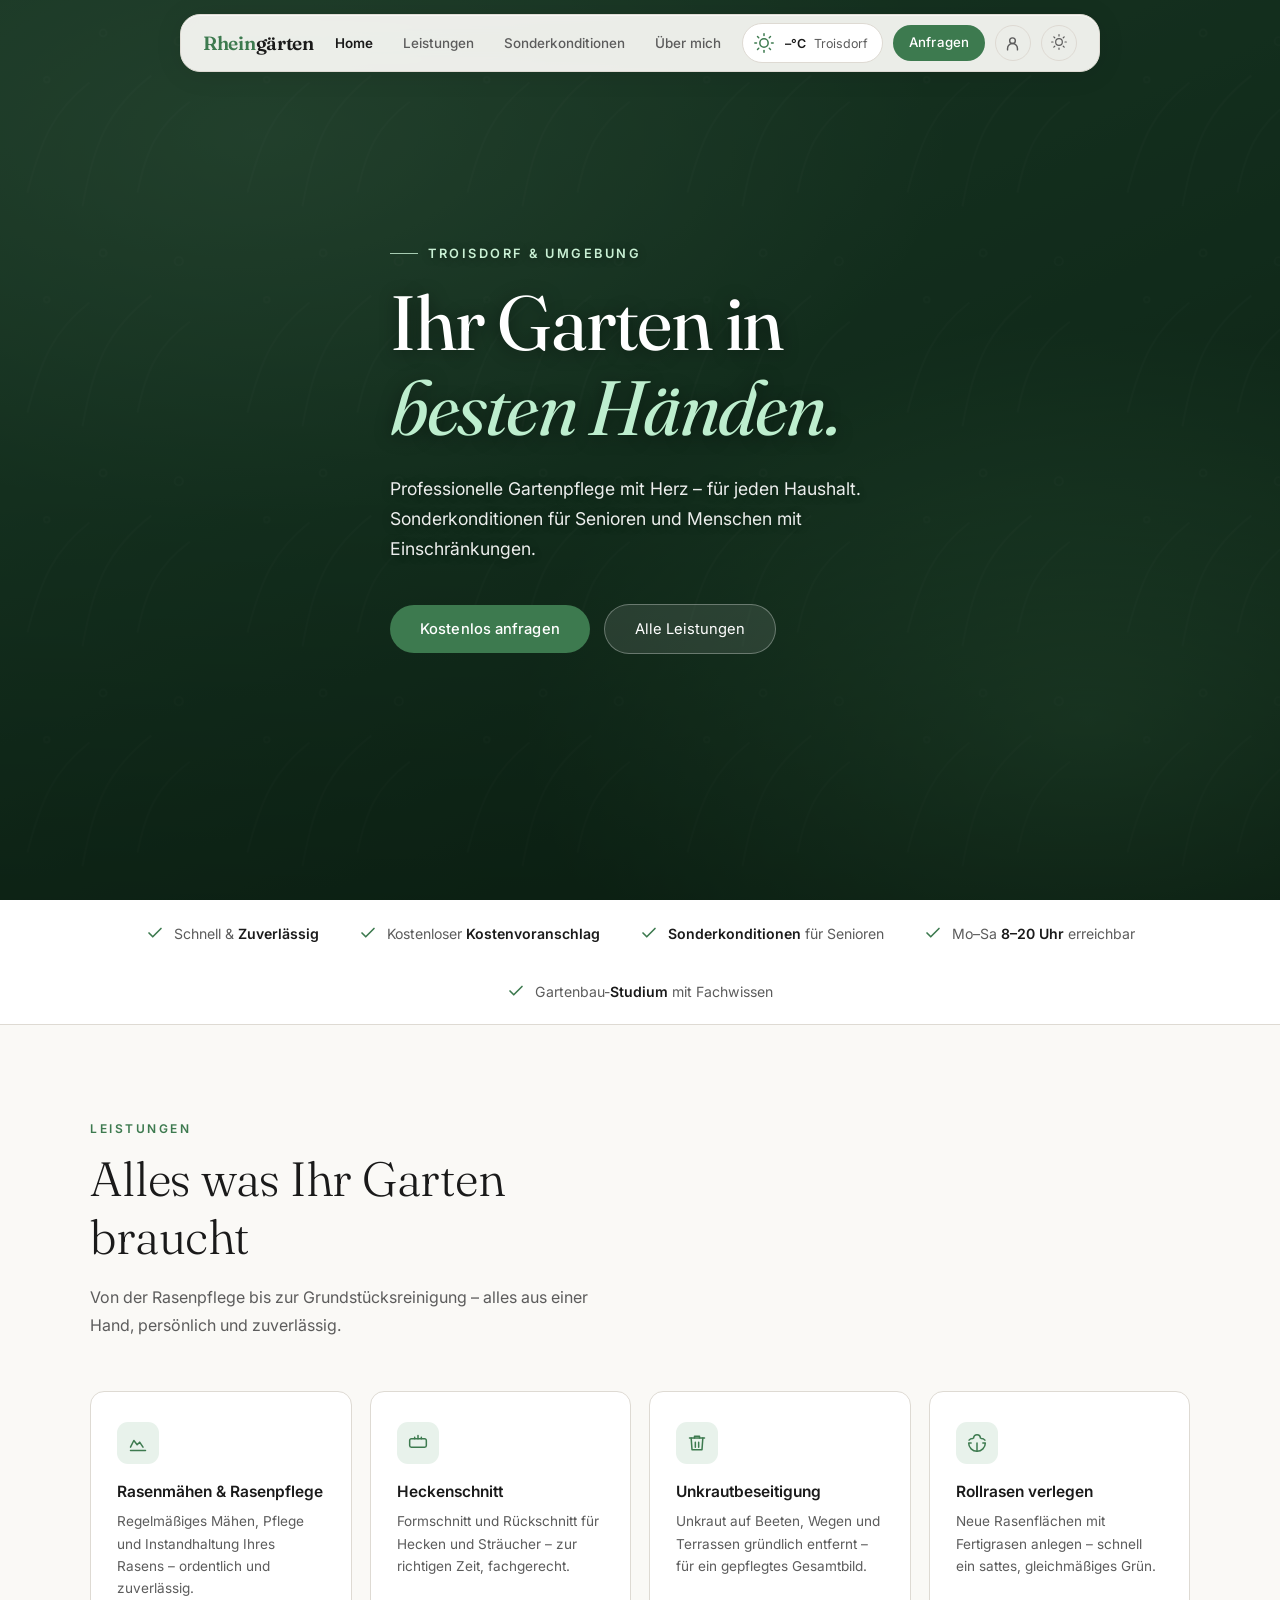
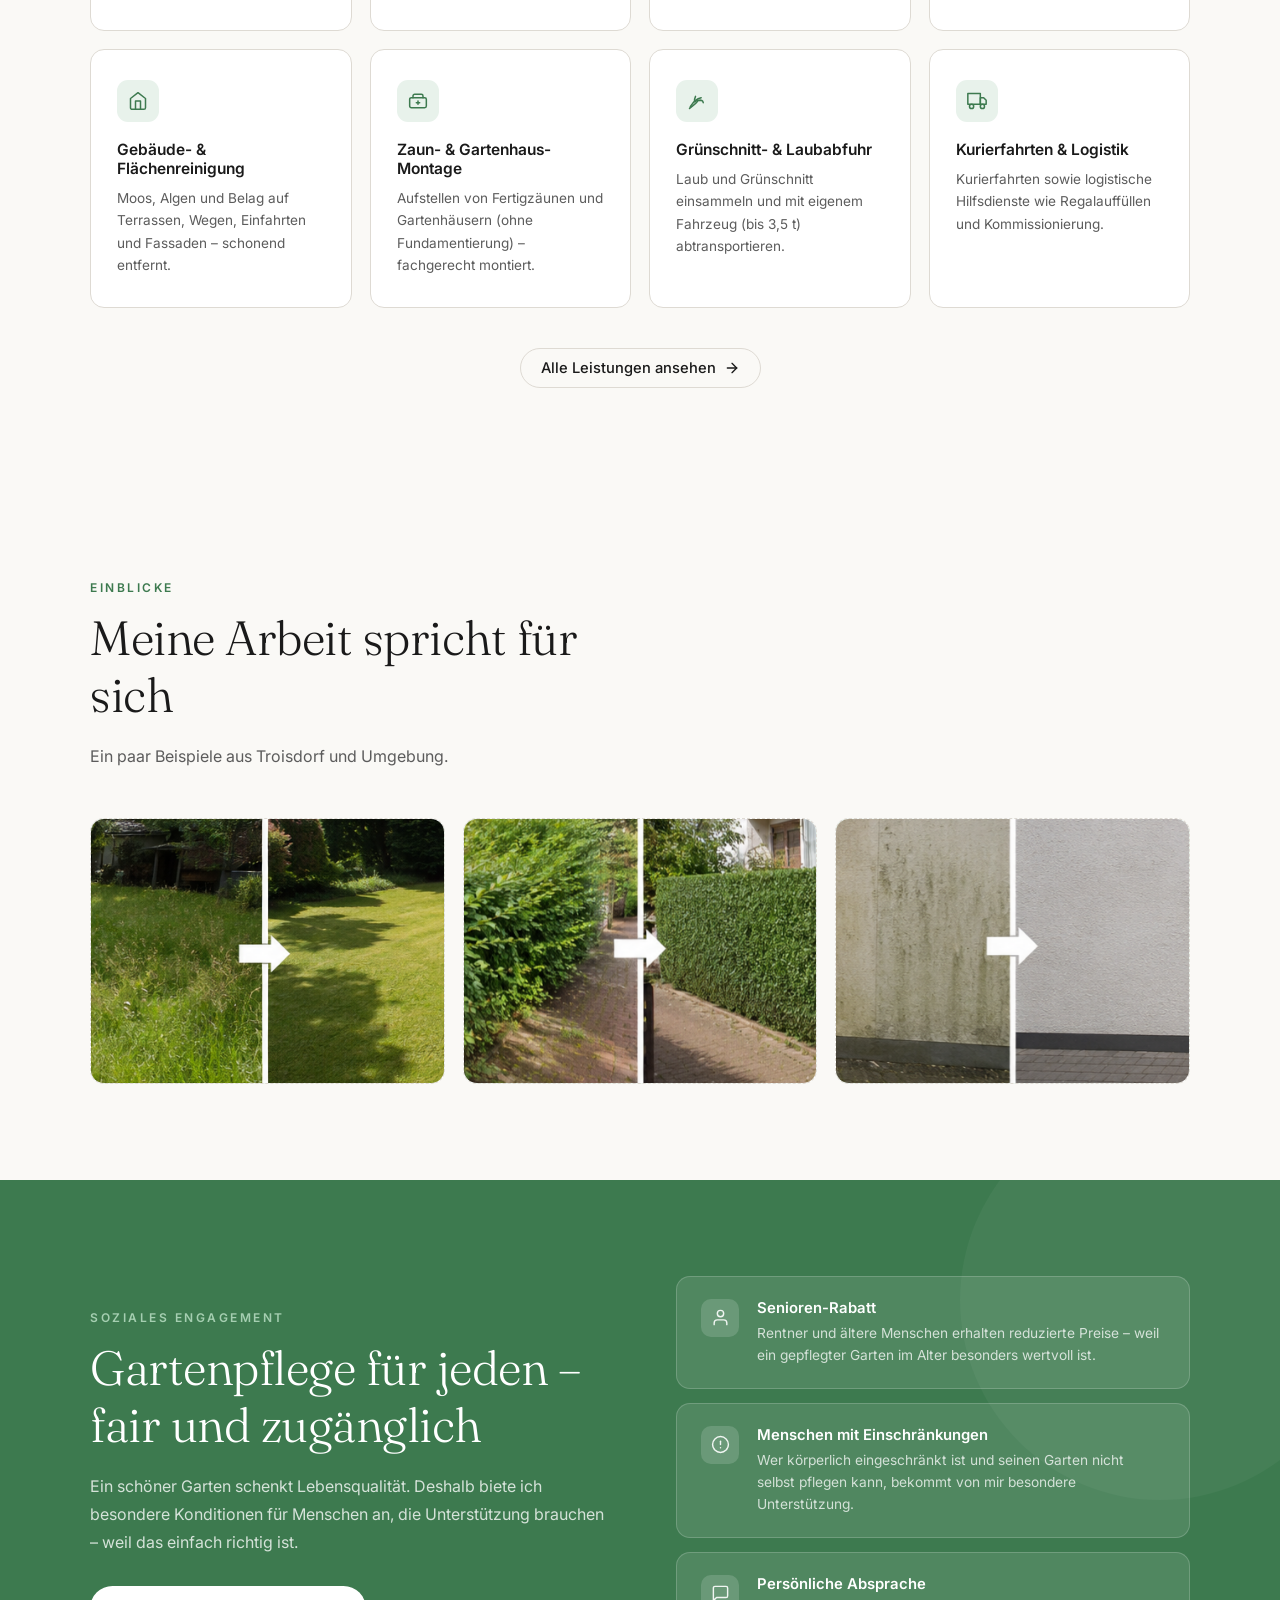
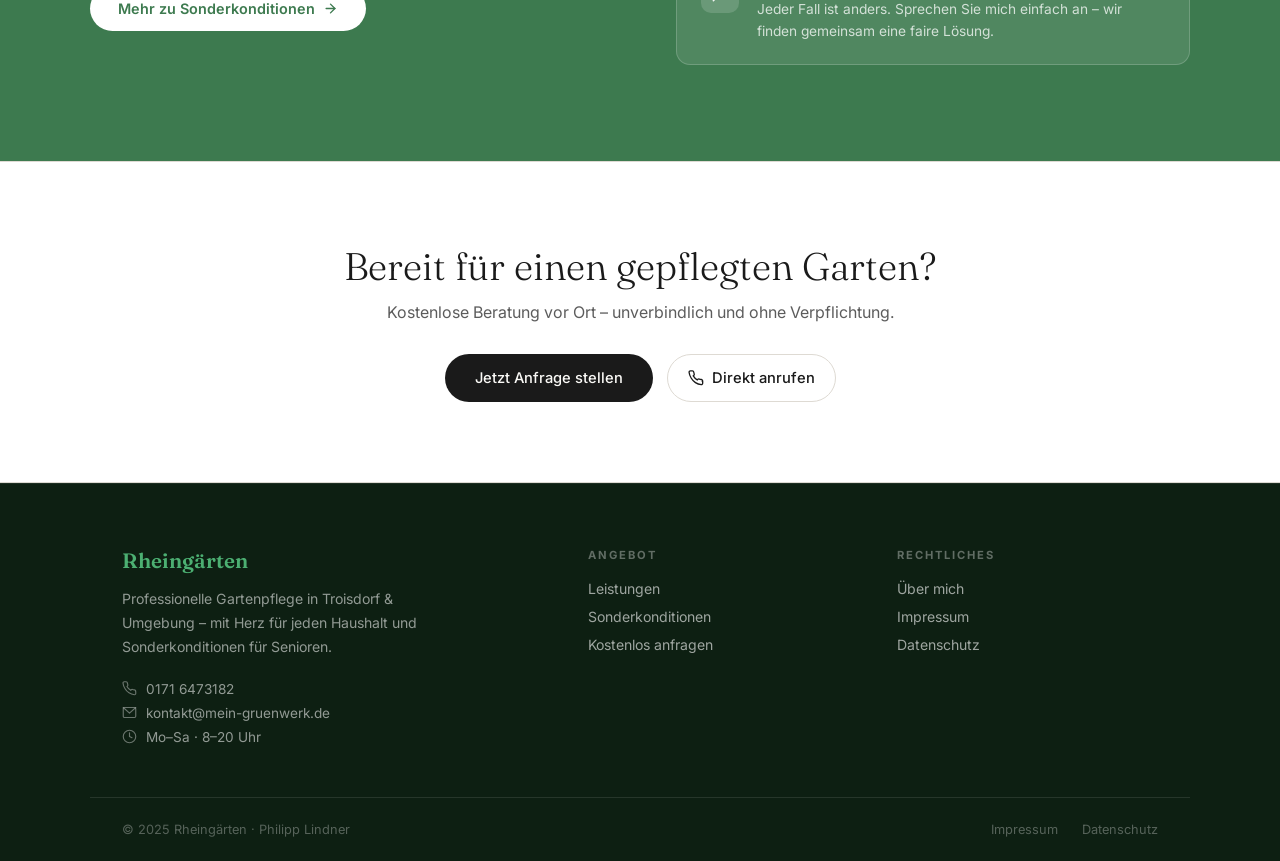
==== index.html @ 8b9678c3 "Update section subtitle in index.html Removed reference to 'echt Fotos' in the section subtitle." ====
<!DOCTYPE html>
<html lang="de" data-theme="light">
<head>
  <meta charset="UTF-8">
  <meta name="viewport" content="width=device-width, initial-scale=1.0">
  <title>Rheingärten – Gartenpflege Troisdorf</title>
  <meta name="description" content="Professionelle Gartenpflege in Troisdorf und Umgebung. Mit Herz für Senioren und Menschen mit Einschränkungen.">
  <link rel="preconnect" href="https://fonts.googleapis.com">
  <link href="https://fonts.googleapis.com/css2?family=Inter:wght@300;400;500;600&family=Fraunces:ital,wght@0,300;0,600;1,300&display=swap" rel="stylesheet">
  <link rel="stylesheet" href="style.css">
  <link rel="apple-touch-icon" sizes="180x180" href="apple-touch-icon.png">
  <link rel="icon" type="image/png" sizes="96x96" href="/favicon-96x96.png">
  <link rel="icon" type="image/png" sizes="192x192" href="/web-app-manifest-192x192.png">
  <link rel="icon" type="image/svg+xml" href="/favicon.svg">
  <link rel="manifest" href="site.webmanifest">

    

</head>
<body>

<!-- NAV -->
<nav id="navbar">
  <div class="nav-pill-wrap">
    <div class="nav-inner">
      <a href="index.html" class="nav-logo">Rhein<span>gärten</span></a>
      <ul class="nav-links-center">
        <li><a href="index.html" class="active">Home</a></li>
        <li><a href="leistungen.html">Leistungen</a></li>
        <li><a href="sonderkonditionen.html">Sonderkonditionen</a></li>
        <li><a href="ueber-uns.html">Über&nbsp;mich</a></li>
      </ul>
      <div class="nav-right">
        <div class="weather-pill" id="weatherPill" aria-label="Wetter und Bodenfrost-Hinweis">
          <span class="w-icon" id="weatherIcon"><svg viewBox="0 0 24 24"><circle cx="12" cy="12" r="5"/><line x1="12" y1="1" x2="12" y2="3"/><line x1="12" y1="21" x2="12" y2="23"/><line x1="4.22" y1="4.22" x2="5.64" y2="5.64"/><line x1="18.36" y1="18.36" x2="19.78" y2="19.78"/><line x1="1" y1="12" x2="3" y2="12"/><line x1="21" y1="12" x2="23" y2="12"/><line x1="4.22" y1="19.78" x2="5.64" y2="18.36"/><line x1="18.36" y1="5.64" x2="19.78" y2="4.22"/></svg></span>
          <span class="w-temp" id="weatherTemp">–°C</span>
          <span class="w-text-label" id="weatherLabel">Troisdorf</span>
          <span id="weatherFrostWrap" style="display:none; align-items:center; gap:8px;">
            <span class="w-sep"></span>
            <span class="w-frost">
              <svg viewBox="0 0 24 24"><path d="M12 2v20M2 12h20M5 5l14 14M19 5L5 19"/></svg>
              Bodenfrost
            </span>
          </span>
        </div>
        <a href="anfrage.html" class="nav-cta-btn">Anfragen</a>
        <button class="a11y-btn" id="a11yToggle" aria-label="Lesbarkeits-Modus für Senioren ein/ausschalten" aria-pressed="false" title="Lesbarkeits-Modus">
          <svg viewBox="0 0 24 24"><circle cx="12" cy="8" r="4"/><path d="M5 21v-2a7 7 0 0 1 14 0v2"/></svg>
        </button>
        <button class="theme-btn" id="themeToggle" aria-label="Hell/Dunkel wechseln">
          <span class="icon-sun">
            <svg viewBox="0 0 24 24"><circle cx="12" cy="12" r="5"/><line x1="12" y1="1" x2="12" y2="3"/><line x1="12" y1="21" x2="12" y2="23"/><line x1="4.22" y1="4.22" x2="5.64" y2="5.64"/><line x1="18.36" y1="18.36" x2="19.78" y2="19.78"/><line x1="1" y1="12" x2="3" y2="12"/><line x1="21" y1="12" x2="23" y2="12"/><line x1="4.22" y1="19.78" x2="5.64" y2="18.36"/><line x1="18.36" y1="5.64" x2="19.78" y2="4.22"/></svg>
          </span>
          <span class="icon-moon">
            <svg viewBox="0 0 24 24"><path d="M21 12.79A9 9 0 1 1 11.21 3 7 7 0 0 0 21 12.79z"/></svg>
          </span>
        </button>
        <button class="hamburger" id="hamburger" aria-label="Menü öffnen">
          <span></span><span></span><span></span>
        </button>
      </div>
    </div>
  </div>
  <div class="mobile-menu" id="mobileMenu">
    <a href="index.html">Home</a>
    <a href="leistungen.html">Leistungen</a>
    <a href="sonderkonditionen.html">Sonderkonditionen</a>
    <a href="ueber-uns.html">Über&nbsp;mich</a>
    <a href="anfrage.html">Jetzt anfragen</a>
    <a href="#" id="a11yToggleMobile" style="display:flex; align-items:center; gap:10px;">
      <svg viewBox="0 0 24 24" style="width:17px;height:17px;stroke:currentColor;fill:none;stroke-width:2;stroke-linecap:round;stroke-linejoin:round;"><circle cx="12" cy="8" r="4"/><path d="M5 21v-2a7 7 0 0 1 14 0v2"/></svg>
      Lesbarkeits-Modus
    </a>
  </div>
</nav>

<!-- HERO -->
<section class="hero" id="home">
  <div class="hero-bg"></div>
  <div class="hero-overlay"></div>
  <div class="hero-content">
    <p class="hero-eyebrow">Troisdorf &amp; Umgebung</p>
    <h1 class="hero-title">
      Ihr Garten in<br><em>besten Händen.</em>
    </h1>
    <p class="hero-sub">
      Professionelle Gartenpflege mit Herz – für jeden Haushalt.
      Sonderkonditionen für Senioren und Menschen mit Einschränkungen.
    </p>
    <div class="hero-actions">
      <a href="anfrage.html" class="btn-primary">Kostenlos anfragen</a>
      <a href="leistungen.html" class="btn-ghost">Alle Leistungen</a>
    </div>
  </div>
</section>

<!-- TRUST BAR -->
<div class="trust-bar">
  <div class="trust-inner">
    <div class="trust-item">
      <span class="trust-check"><svg viewBox="0 0 24 24"><polyline points="20 6 9 17 4 12"/></svg></span>
      <span>Schnell &amp; <strong>Zuverlässig</strong></span>
    </div>
    <div class="trust-item">
      <span class="trust-check"><svg viewBox="0 0 24 24"><polyline points="20 6 9 17 4 12"/></svg></span>
      <span>Kostenloser <strong>Kostenvoranschlag</strong></span>
    </div>
    <div class="trust-item">
      <span class="trust-check"><svg viewBox="0 0 24 24"><polyline points="20 6 9 17 4 12"/></svg></span>
      <span><strong>Sonderkonditionen</strong> für Senioren</span>
    </div>
    <div class="trust-item">
      <span class="trust-check"><svg viewBox="0 0 24 24"><polyline points="20 6 9 17 4 12"/></svg></span>
      <span>Mo–Sa <strong>8–20 Uhr</strong> erreichbar</span>
    </div>
    <div class="trust-item">
      <span class="trust-check"><svg viewBox="0 0 24 24"><polyline points="20 6 9 17 4 12"/></svg></span>
      <span>Gartenbau-<strong>Studium</strong> mit Fachwissen</span>
    </div>
  </div>
</div>

<!-- SERVICES -->
<section id="services">
  <div class="section-inner">
    <div class="fade-up" style="max-width:560px;">
      <p class="section-label">Leistungen</p>
      <h2 class="section-title">Alles was Ihr Garten braucht</h2>
      <p class="section-sub">Von der Rasenpflege bis zur Grundstücksreinigung – alles aus einer Hand, persönlich und zuverlässig.</p>
    </div>
    <div class="services-grid">
      <div class="service-card fade-up">
        <div class="service-icon-wrap">
          <svg viewBox="0 0 24 24"><path d="M3 17l4-8 4 5 3-3 4 6"/><path d="M21 21H3"/></svg>
        </div>
        <h3>Rasenmähen &amp; Rasenpflege</h3>
        <p>Regelmäßiges Mähen, Pflege und Instandhaltung Ihres Rasens – ordentlich und zuverlässig.</p>
      </div>
      <div class="service-card fade-up">
        <div class="service-icon-wrap">
          <svg viewBox="0 0 24 24"><path d="M20 7H4a2 2 0 0 0-2 2v6a2 2 0 0 0 2 2h16a2 2 0 0 0 2-2V9a2 2 0 0 0-2-2z"/><path d="M12 7V3M8 7V5M16 7V5"/></svg>
        </div>
        <h3>Heckenschnitt</h3>
        <p>Formschnitt und Rückschnitt für Hecken und Sträucher – zur richtigen Zeit, fachgerecht.</p>
      </div>
      <div class="service-card fade-up">
        <div class="service-icon-wrap">
          <svg viewBox="0 0 24 24"><polyline points="3 6 5 6 21 6"/><path d="M19 6l-1 14H6L5 6"/><path d="M10 11v6M14 11v6"/><path d="M9 6V4h6v2"/></svg>
        </div>
        <h3>Unkrautbeseitigung</h3>
        <p>Unkraut auf Beeten, Wegen und Terrassen gründlich entfernt – für ein gepflegtes Gesamtbild.</p>
      </div>
      <div class="service-card fade-up">
        <div class="service-icon-wrap">
          <svg viewBox="0 0 24 24"><path d="M12 22V12"/><path d="M5 12H2a10 10 0 0 0 20 0h-3"/><path d="M8 6a4 4 0 0 1 8 0"/><path d="M2.5 8.5s1.5-2 4.5-2"/><path d="M21.5 8.5s-1.5-2-4.5-2"/></svg>
        </div>
        <h3>Rollrasen verlegen</h3>
        <p>Neue Rasenflächen mit Fertigrasen anlegen – schnell ein sattes, gleichmäßiges Grün.</p>
      </div>
      <div class="service-card fade-up">
        <div class="service-icon-wrap">
          <svg viewBox="0 0 24 24"><path d="M3 9l9-7 9 7v11a2 2 0 0 1-2 2H5a2 2 0 0 1-2-2z"/><polyline points="9 22 9 12 15 12 15 22"/></svg>
        </div>
        <h3>Gebäude- &amp; Flächenreinigung</h3>
        <p>Moos, Algen und Belag auf Terrassen, Wegen, Einfahrten und Fassaden – schonend entfernt.</p>
      </div>
      <div class="service-card fade-up">
        <div class="service-icon-wrap">
          <svg viewBox="0 0 24 24"><rect x="2" y="8" width="20" height="12" rx="2"/><path d="M6 8V6a2 2 0 0 1 2-2h8a2 2 0 0 1 2 2v2"/><path d="M12 12v4"/><path d="M10 14h4"/></svg>
        </div>
        <h3>Zaun- &amp; Gartenhaus-Montage</h3>
        <p>Aufstellen von Fertigzäunen und Gartenhäusern (ohne Fundamentierung) – fachgerecht montiert.</p>
      </div>
      <div class="service-card fade-up">
        <div class="service-icon-wrap">
          <svg viewBox="0 0 24 24"><path d="M17 8C8 10 5.9 16.17 3.82 19.34"/><path d="M10.23 6.37C8.5 10 9 13 9 13c3-2 5-2.17 7.5-1.5"/><path d="M14.5 11.5c2.5-1 4.5 0 5 2.5"/><path d="M3 21c3-3 7-5 10-9"/></svg>
        </div>
        <h3>Grünschnitt- &amp; Laubabfuhr</h3>
        <p>Laub und Grünschnitt einsammeln und mit eigenem Fahrzeug (bis 3,5 t) abtransportieren.</p>
      </div>
      <div class="service-card fade-up">
        <div class="service-icon-wrap">
          <svg viewBox="0 0 24 24"><rect x="1" y="3" width="15" height="13"/><polygon points="16 8 20 8 23 11 23 16 16 16 16 8"/><circle cx="5.5" cy="18.5" r="2.5"/><circle cx="18.5" cy="18.5" r="2.5"/></svg>
        </div>
        <h3>Kurierfahrten &amp; Logistik</h3>
        <p>Kurierfahrten sowie logistische Hilfsdienste wie Regalauffüllen und Kommissionierung.</p>
      </div>
    </div>
    <div style="text-align:center; margin-top:40px;">
      <a href="leistungen.html" class="btn-outline">
        Alle Leistungen ansehen
        <svg viewBox="0 0 24 24"><line x1="5" y1="12" x2="19" y2="12"/><polyline points="12 5 19 12 12 19"/></svg>
      </a>
    </div>
  </div>
</section>

<!-- MEINE ARBEIT / GALERIE -->
<!--
  BILD-PLATZHALTER-GALERIE: Jede .photo-placeholder-Box unten kann durch ein
  echtes Foto ersetzt werden. Einfach den Inhalt der Box durch ein <img>-Tag
  ersetzen, z.B.:

  <div class="photo-placeholder" style="aspect-ratio:4/3;">
    <img src="img/arbeit-rasen.jpg" alt="Frisch gemähter Rasen in Troisdorf">
  </div>

  Empfohlene Dateien/Namen liegen im Ordner img/ (siehe img/README.txt).
-->
<section id="arbeit">
  <div class="section-inner">
    <div class="fade-up" style="max-width:560px;">
      <p class="section-label">Einblicke</p>
      <h2 class="section-title">Meine Arbeit spricht für sich</h2>
      <p class="section-sub">Ein paar Beispiele aus Troisdorf und Umgebung.</p>
    </div>
    <div class="work-gallery fade-up">

      <!-- FOTO 1: Ersetze NAME1.png mit deinem Dateinamen -->
      <div class="photo-placeholder" style="aspect-ratio:4/3;">
        <img src="rasen.png" alt="Rasenpflege vorher nachher" style="width:100%; height:100%; object-fit:cover;">
      </div>

      <!-- FOTO 2: Ersetze NAME2.png mit deinem Dateinamen -->
      <div class="photo-placeholder" style="aspect-ratio:4/3;">
        <img src="hecke.png" alt="Heckenschnitt" style="width:100%; height:100%; object-fit:cover;">
      </div>

      <!-- FOTO 3: Ersetze NAME3.png mit deinem Dateinamen -->
      <div class="photo-placeholder" style="aspect-ratio:4/3;">
        <img src="wand.png" alt="Rollrasen verlegen" style="width:100%; height:100%; object-fit:cover;">
      </div>

    </div>
  </div>
</section>

<!-- SONDERKONDITIONEN -->
<section id="sonder">
  <div class="section-inner">
    <div class="sonder-grid">
      <div class="fade-up">
        <p class="section-label">Soziales Engagement</p>
        <h2 class="section-title">Gartenpflege für jeden – fair und zugänglich</h2>
        <p class="section-sub">
          Ein schöner Garten schenkt Lebensqualität. Deshalb biete ich besondere Konditionen
          für Menschen an, die Unterstützung brauchen – weil das einfach richtig ist.
        </p>
        <a href="sonderkonditionen.html" class="sonder-cta">
          Mehr zu Sonderkonditionen
          <svg viewBox="0 0 24 24" style="width:15px;height:15px;stroke:currentColor;fill:none;stroke-width:2.2;stroke-linecap:round;"><line x1="5" y1="12" x2="19" y2="12"/><polyline points="12 5 19 12 12 19"/></svg>
        </a>
      </div>
      <div class="sonder-cards fade-up">
        <div class="sonder-card">
          <div class="sonder-card-icon">
            <svg viewBox="0 0 24 24"><path d="M20 21v-2a4 4 0 0 0-4-4H8a4 4 0 0 0-4 4v2"/><circle cx="12" cy="7" r="4"/></svg>
          </div>
          <div>
            <h4>Senioren-Rabatt</h4>
            <p>Rentner und ältere Menschen erhalten reduzierte Preise – weil ein gepflegter Garten im Alter besonders wertvoll ist.</p>
          </div>
        </div>
        <div class="sonder-card">
          <div class="sonder-card-icon">
            <svg viewBox="0 0 24 24"><circle cx="12" cy="12" r="10"/><line x1="12" y1="8" x2="12" y2="12"/><line x1="12" y1="16" x2="12.01" y2="16"/></svg>
          </div>
          <div>
            <h4>Menschen mit Einschränkungen</h4>
            <p>Wer körperlich eingeschränkt ist und seinen Garten nicht selbst pflegen kann, bekommt von mir besondere Unterstützung.</p>
          </div>
        </div>
        <div class="sonder-card">
          <div class="sonder-card-icon">
            <svg viewBox="0 0 24 24"><path d="M21 15a2 2 0 0 1-2 2H7l-4 4V5a2 2 0 0 1 2-2h14a2 2 0 0 1 2 2z"/></svg>
          </div>
          <div>
            <h4>Persönliche Absprache</h4>
            <p>Jeder Fall ist anders. Sprechen Sie mich einfach an – wir finden gemeinsam eine faire Lösung.</p>
          </div>
        </div>
      </div>
    </div>
  </div>
</section>

<!-- CTA -->
<div class="cta-strip fade-up">
  <h2>Bereit für einen gepflegten Garten?</h2>
  <p>Kostenlose Beratung vor Ort – unverbindlich und ohne Verpflichtung.</p>
  <div class="cta-actions">
    <a href="anfrage.html" class="btn-dark">Jetzt Anfrage stellen</a>
    <a href="tel:+491716473182" class="btn-outline">
      <svg viewBox="0 0 24 24"><path d="M22 16.92v3a2 2 0 0 1-2.18 2 19.79 19.79 0 0 1-8.63-3.07A19.5 19.5 0 0 1 4.69 12a19.79 19.79 0 0 1-3.07-8.67A2 2 0 0 1 3.6 1.27h3a2 2 0 0 1 2 1.72c.127.96.361 1.903.7 2.81a2 2 0 0 1-.45 2.11L7.91 8.91a16 16 0 0 0 6 6l.91-.91a2 2 0 0 1 2.11-.45c.907.339 1.85.573 2.81.7A2 2 0 0 1 21.73 16.92z"/></svg>
      Direkt anrufen
    </a>
  </div>
</div>

<!-- FOOTER -->
<footer>
  <div class="footer-inner">
    <div class="footer-brand">
      <span class="footer-logo">Rheingärten</span>
      <p class="footer-tagline">Professionelle Gartenpflege in Troisdorf &amp; Umgebung – mit Herz für jeden Haushalt und Sonderkonditionen für Senioren.</p>
      <div class="footer-contact-list">
        <a href="tel:+491716473182">
          <svg viewBox="0 0 24 24"><path d="M22 16.92v3a2 2 0 0 1-2.18 2 19.79 19.79 0 0 1-8.63-3.07A19.5 19.5 0 0 1 4.69 12a19.79 19.79 0 0 1-3.07-8.67A2 2 0 0 1 3.6 1.27h3a2 2 0 0 1 2 1.72c.127.96.361 1.903.7 2.81a2 2 0 0 1-.45 2.11L7.91 8.91a16 16 0 0 0 6 6l.91-.91a2 2 0 0 1 2.11-.45c.907.339 1.85.573 2.81.7A2 2 0 0 1 21.73 16.92z"/></svg>
          0171 6473182
        </a>
        <a href="mailto:kontakt@mein-gruenwerk.de">
          <svg viewBox="0 0 24 24"><rect x="2" y="4" width="20" height="16" rx="2"/><polyline points="2,4 12,13 22,4"/></svg>
          kontakt@mein-gruenwerk.de
        </a>
        <span>
          <svg viewBox="0 0 24 24"><circle cx="12" cy="12" r="10"/><polyline points="12 6 12 12 16 14"/></svg>
          Mo–Sa · 8–20 Uhr
        </span>
      </div>
    </div>
    <div class="footer-col">
      <p class="footer-col-title">Angebot</p>
      <div class="footer-col-links">
        <a href="leistungen.html">Leistungen</a>
        <a href="sonderkonditionen.html">Sonderkonditionen</a>
        <a href="anfrage.html">Kostenlos anfragen</a>
      </div>
    </div>
    <div class="footer-col">
      <p class="footer-col-title">Rechtliches</p>
      <div class="footer-col-links">
        <a href="ueber-uns.html">Über mich</a>
        <a href="impressum.html">Impressum</a>
        <a href="datenschutz.html">Datenschutz</a>
      </div>
    </div>
  </div>
  <div class="footer-bottom">
    <span class="footer-copy">© 2025 Rheingärten · Philipp Lindner</span>
    <div class="footer-bottom-links">
      <a href="impressum.html">Impressum</a>
      <a href="datenschutz.html">Datenschutz</a>
    </div>
  </div>
</footer>

<script>
  const html = document.documentElement;
  html.setAttribute('data-theme', localStorage.getItem('gw-theme') || 'light');

  function toggleTheme() {
    const next = html.getAttribute('data-theme') === 'light' ? 'dark' : 'light';
    html.setAttribute('data-theme', next);
    localStorage.setItem('gw-theme', next);
  }
  document.getElementById('themeToggle').addEventListener('click', toggleTheme);

  const hamburger = document.getElementById('hamburger');
  const mobileMenu = document.getElementById('mobileMenu');
  hamburger.addEventListener('click', () => mobileMenu.classList.toggle('open'));

  /* ── SENIOREN- / LESBARKEITS-MODUS ── */
  function setA11y(on) {
    html.setAttribute('data-a11y', on ? 'true' : 'false');
    localStorage.setItem('gw-a11y', on ? 'true' : 'false');
    document.querySelectorAll('#a11yToggle, #a11yToggleMobile').forEach(btn => {
      btn.classList.toggle('active', on);
      btn.setAttribute('aria-pressed', on ? 'true' : 'false');
    });
  }
  setA11y(localStorage.getItem('gw-a11y') === 'true');
  const a11yBtn = document.getElementById('a11yToggle');
  const a11yBtnMobile = document.getElementById('a11yToggleMobile');
  if (a11yBtn) a11yBtn.addEventListener('click', () => setA11y(html.getAttribute('data-a11y') !== 'true'));
  if (a11yBtnMobile) a11yBtnMobile.addEventListener('click', (e) => { e.preventDefault(); setA11y(html.getAttribute('data-a11y') !== 'true'); });

  /* ── WETTER & BODENFROST-WARNUNG (Open-Meteo, Troisdorf) ── */
  (function () {
    const tempEl = document.getElementById('weatherTemp');
    const iconEl = document.getElementById('weatherIcon');
    const frostWrap = document.getElementById('weatherFrostWrap');
    if (!tempEl) return;

    const ICONS = {
      sun:   '<svg viewBox="0 0 24 24"><circle cx="12" cy="12" r="5"/><line x1="12" y1="1" x2="12" y2="3"/><line x1="12" y1="21" x2="12" y2="23"/><line x1="4.22" y1="4.22" x2="5.64" y2="5.64"/><line x1="18.36" y1="18.36" x2="19.78" y2="19.78"/><line x1="1" y1="12" x2="3" y2="12"/><line x1="21" y1="12" x2="23" y2="12"/><line x1="4.22" y1="19.78" x2="5.64" y2="18.36"/><line x1="18.36" y1="5.64" x2="19.78" y2="4.22"/></svg>',
      cloud: '<svg viewBox="0 0 24 24"><path d="M17.5 19a4.5 4.5 0 0 0 0-9 6 6 0 0 0-11.4 1.6A4 4 0 0 0 6.5 19h11z"/></svg>',
      rain:  '<svg viewBox="0 0 24 24"><path d="M16 13a4 4 0 0 0 0-8 5.5 5.5 0 0 0-10.5 1.5A3.5 3.5 0 0 0 6 13h10z"/><line x1="8" y1="16" x2="8" y2="20"/><line x1="12" y1="16" x2="12" y2="20"/><line x1="16" y1="16" x2="16" y2="20"/></svg>',
      snow:  '<svg viewBox="0 0 24 24"><path d="M16 13a4 4 0 0 0 0-8 5.5 5.5 0 0 0-10.5 1.5A3.5 3.5 0 0 0 6 13h10z"/><line x1="8" y1="16" x2="8" y2="16.01"/><line x1="12" y1="18" x2="12" y2="18.01"/><line x1="16" y1="16" x2="16" y2="16.01"/><line x1="8" y1="20" x2="8" y2="20.01"/><line x1="16" y1="20" x2="16" y2="20.01"/></svg>',
      fog:   '<svg viewBox="0 0 24 24"><line x1="3" y1="8" x2="21" y2="8"/><line x1="3" y1="12" x2="21" y2="12"/><line x1="3" y1="16" x2="21" y2="16"/></svg>'
    };

    function iconForCode(code) {
      if (code === 0 || code === 1) return ICONS.sun;
      if (code >= 2 && code <= 3) return ICONS.cloud;
      if (code >= 45 && code <= 48) return ICONS.fog;
      if ((code >= 51 && code <= 67) || (code >= 80 && code <= 82)) return ICONS.rain;
      if ((code >= 71 && code <= 77) || (code >= 85 && code <= 86)) return ICONS.snow;
      return ICONS.cloud;
    }

    // Troisdorf, NRW
    const LAT = 50.81, LON = 7.16;
    const url = `https://api.open-meteo.com/v1/forecast?latitude=${LAT}&longitude=${LON}&current=temperature_2m,weather_code&hourly=temperature_2m&forecast_days=2&timezone=Europe%2FBerlin`;

    fetch(url)
      .then(r => r.json())
      .then(data => {
        const current = data.current;
        if (!current) return;
        tempEl.textContent = Math.round(current.temperature_2m) + '°C';
        iconEl.innerHTML = iconForCode(current.weather_code);

        // Bodenfrost-Check: in den nächsten 18h Lufttemperatur <= 3°C
        let frostRisk = false;
        if (data.hourly && data.hourly.temperature_2m) {
          const now = new Date();
          for (let i = 0; i < data.hourly.time.length; i++) {
            const t = new Date(data.hourly.time[i]);
            const diffH = (t - now) / 3600000;
            if (diffH >= 0 && diffH <= 18 && data.hourly.temperature_2m[i] <= 3) {
              frostRisk = true; break;
            }
          }
        }
        if (frostRisk && frostWrap) {
          frostWrap.style.display = 'inline-flex';
        }
      })
      .catch(() => { /* Wetter optional – bei Fehler einfach ausblenden */ });
  })();
</script>
<script>
  const observer = new IntersectionObserver(
    entries => entries.forEach(e => { if (e.isIntersecting) e.target.classList.add('visible'); }),
    { threshold: 0.1 }
  );
  document.querySelectorAll('.fade-up').forEach(el => observer.observe(el));
</script>
    <!-- ... Dein restlicher Code (z.B. Zeile 35 usw.) ... -->

    <script>
        // Schließt das Menü, sobald der Nutzer scrollt
        window.addEventListener('scroll', () => {
            const menu = document.getElementById('mobileMenu');
            
            // Tausche 'open' aus, falls deine "Aktiv-Klasse" anders heißt
            if (menu && menu.classList.contains('open')) {
                menu.classList.remove('open');
            }
        });
    </script>
</body>
</html>
---- style.css ----
/* ── TOKENS ── */
    :root {
      --green:        #3d7a4f;
      --green-light:  #6aab7e;
      --green-pale:   #e8f2eb;
      --cream:        #faf9f6;
      --text:         #1a1a1a;
      --text-muted:   #5c5c5c;
      --border:       #dedad3;
      --card-bg:      #ffffff;
      --nav-bg:       rgba(250,249,246,0.94);
      --hero-overlay: rgba(8,26,14,0.62);
      --shadow:       0 2px 20px rgba(0,0,0,0.07);
      --radius:       14px;
      --transition:   0.3s ease;
    }
    [data-theme="dark"] {
      --cream:        #0d1810;
      --text:         #e5ebe6;
      --text-muted:   #8aa690;
      --border:       #1f2e22;
      --card-bg:      #141f16;
      --nav-bg:       rgba(13,24,16,0.96);
      --green-pale:   #172219;
      --hero-overlay: rgba(4,12,6,0.65);
      --shadow:       0 2px 20px rgba(0,0,0,0.4);
    }

    /* ── RESET ── */
    *, *::before, *::after { box-sizing: border-box; margin: 0; padding: 0; }
    html { scroll-behavior: smooth; }
    body {
      font-family: 'Inter', sans-serif;
      background: var(--cream);
      color: var(--text);
      transition: background var(--transition), color var(--transition);
      overflow-x: hidden;
      font-size: 16px; /* larger base for readability */
    }
    img { display: block; max-width: 100%; }
    a { text-decoration: none; color: inherit; }

    /* ── NAV ── */
    #navbar {
      position: fixed; top: 0; left: 0; right: 0; z-index: 1000;
    }
    .nav-pill-wrap {
      max-width: 960px; margin: 14px auto 0;
      padding: 0 20px;
      position: relative;
    }
    .nav-inner {
      background: var(--nav-bg);
      backdrop-filter: saturate(180%) blur(20px);
      -webkit-backdrop-filter: saturate(180%) blur(20px);
      border: 1px solid var(--border);
      border-radius: 20px;
      padding: 0 22px;
      height: 58px;
      display: flex; align-items: center; justify-content: space-between;
      box-shadow: 0 2px 28px rgba(0,0,0,0.09), 0 1px 0 rgba(255,255,255,0.6) inset;
      transition: background var(--transition), border-color var(--transition);
      position: relative;
      
    }
    [data-theme="dark"] .nav-inner {
      box-shadow: 0 2px 28px rgba(0,0,0,0.5), 0 1px 0 rgba(255,255,255,0.03) inset;
    }
    .nav-logo {
      font-family: 'Fraunces', serif;
      font-size: 1.2rem; font-weight: 600;
      color: var(--green); letter-spacing: -0.3px;
      flex-shrink: 0;
    }
    .nav-logo span { color: var(--text); }
    .nav-links-center {
  display: flex; 
  align-items: center; 
  gap: 2px;
  list-style: none; /* Entfernt die unschönen Punkte */
  margin: 0;
  padding: 0;
}

    .nav-links-center a {
      display: block;
      font-size: 0.84rem; font-weight: 500;
      color: var(--text-muted);
      padding: 7px 14px; border-radius: 10px;
      transition: color 0.2s, background 0.2s;
    }
    .nav-links-center a:hover { color: var(--text); background: rgba(0,0,0,0.05); }
    [data-theme="dark"] .nav-links-center a:hover { background: rgba(255,255,255,0.07); }
    .nav-links-center a.active { color: var(--text); font-weight: 600; }
    .nav-right { display: flex; align-items: center; gap: 10px; flex-shrink: 0; }
    .nav-cta-btn {
  background: var(--green); 
  color: #fff; 
  border: none;
    height: 36px;               /* Exakte Höhe wie das Wetter-Inlay/Theme-Button */
    padding: 0 16px;                 /* Kein Padding, damit er nicht eiförmig wird */
    border-radius: 50px; 
  font-size: 0.83rem; 
  font-weight: 500;
  cursor: pointer; 
  letter-spacing: 0.1px;
  transition: background 0.2s, transform 0.15s;
  display: inline-flex;
  align-items: center;       
  line-height: 1.5; 
}
.nav-cta-btn:hover { 
  background: var(--green-light); 
  transform: translateY(-1px); 
}


    /* theme toggle – clean SVG sun/moon */
    .theme-btn {
      background: none; border: 1px solid var(--border);
      cursor: pointer; width: 36px; height: 36px; border-radius: 50%;
      display: flex; align-items: center; justify-content: center;
      transition: background 0.2s, border-color 0.2s;
      flex-shrink: 0; color: var(--text-muted);
    }
    .theme-btn:hover { background: var(--green-pale); border-color: var(--green-light); }
    .theme-btn svg { width: 16px; height: 16px; stroke: currentColor; fill: none; stroke-width: 1.8; stroke-linecap: round; }
    .icon-sun  { display: block; }
    .icon-moon { display: none; }
    [data-theme="dark"] .icon-sun  { display: none; }
    [data-theme="dark"] .icon-moon { display: block; }

    .hamburger {
      display: none; flex-direction: column; gap: 5px;
      background: none; border: none; cursor: pointer; padding: 4px;
    }
    .hamburger span { display: block; width: 20px; height: 1.5px; background: var(--text); border-radius: 2px; transition: var(--transition); }

    /* mobile menu */
.mobile-menu {
    align-items: flex-start;
    display: flex;
    flex-direction: column;
    background: var(--nav-bg);
    backdrop-filter: saturate(180%) blur(20px);
    -webkit-backdrop-filter: saturate(180%) blur(20px);
    border: 1px solid var(--border);
    border-radius: 18px;
    margin: 0 20px;
    padding: 10px 14px 18px;
    gap: 2px;
    box-shadow: 0 10px 28px rgba(0,0,0,0.1);

    /* Wichtig: absolute damit es nicht den Seiteninhalt blockiert */
    position: absolute;
    top: calc(100% + 8px);
    left: 0;
    right: 0;
    z-index: 999;
    pointer-events: none;

    /* Sanfte Animation */
    opacity: 0;
    visibility: hidden;
    transition: opacity 0.3s ease-in-out, visibility 0.3s ease-in-out;
}

/* Wenn das Menü geöffnet ist, wird es sanft eingeblendet */
.mobile-menu.open {
    opacity: 1;
    visibility: visible;
    pointer-events: auto;
}

    
    .mobile-menu a {
      padding: 11px 14px; font-size: 0.95rem; color: var(--text);
      border-radius: 10px; transition: color 0.2s, background 0.2s;
    }
    .mobile-menu a:hover { color: var(--green); background: var(--green-pale); }

    /* ── HERO ── */
    .hero {
      position: relative; height: 100vh; min-height: 620px;
      display: flex; align-items: center; overflow: hidden;
    }
    .hero-bg {
      position: absolute; inset: 0;
      background-image:
        radial-gradient(ellipse 90% 70% at 20% 15%, rgba(122,178,138,0.4), transparent 60%),
        radial-gradient(ellipse 80% 80% at 85% 80%, rgba(94,163,113,0.5), transparent 55%),
        linear-gradient(155deg, #366348 0%, #244a34 50%, #152c1d 100%);
      background-size: cover; background-position: center;
    }
    /* Platzhalter-Textur bis ein echtes Garten-Foto eingesetzt wird */
    .hero-bg::before {
      content: '';
      position: absolute; inset: 0;
      background-image: url("data:image/svg+xml,%3Csvg xmlns='http://www.w3.org/2000/svg' width='160' height='160' viewBox='0 0 160 160'%3E%3Cg fill='none' stroke='%23ffffff' stroke-opacity='0.06' stroke-width='1.4'%3E%3Cpath d='M20 140c10-40 20-60 45-80'/%3E%3Cpath d='M60 150c8-45 18-70 50-95'/%3E%3Cpath d='M100 140c6-30 14-48 38-66'/%3E%3Ccircle cx='130' cy='30' r='3'/%3E%3Ccircle cx='34' cy='58' r='2'/%3E%3Ccircle cx='75' cy='24' r='2.5'/%3E%3C/g%3E%3C/svg%3E");
      background-size: 220px 220px;
      opacity: 0.7;
    }
    .hero-bg::after {
      content: '';
      position: absolute; inset: 0;
      background: linear-gradient(0deg, rgba(0,0,0,0.28) 0%, transparent 45%);
    }
    /*
      BILD-PLATZHALTER: Sobald ein echtes Foto vorhanden ist (z.B. ein gepflegter
      Garten oder ein Actionfoto bei der Arbeit), einfach hier eintragen:

      .hero-bg {
        background-image: url('img/hero.jpg');
        background-size: cover;
        background-position: center;
      }

      Empfohlene Bildgröße: mind. 1920x1200px, Format .jpg (komprimiert, siehe img/README.txt)
    */
    [data-theme="dark"] .hero-bg {
      background-image:
        radial-gradient(ellipse 90% 70% at 20% 15%, rgba(90,140,105,0.28), transparent 60%),
        radial-gradient(ellipse 80% 80% at 85% 80%, rgba(40,80,55,0.45), transparent 55%),
        linear-gradient(155deg, #1c3a26 0%, #10241a 50%, #08130c 100%);
    }
    .hero-overlay { position: absolute; inset: 0; background: var(--hero-overlay); transition: background var(--transition); }
    .hero-content {
      position: relative; z-index: 1;
      max-width: 1100px; margin: 0 auto; padding: 0 32px;
      color: #fff;
    }
    .hero-eyebrow {
      font-size: 0.8rem; font-weight: 600;
      letter-spacing: 2.5px; text-transform: uppercase;
      color: #c9f0d4; margin-bottom: 20px;
      display: flex; align-items: center; gap: 10px;
      text-shadow: 0 1px 8px rgba(0,0,0,0.35);
    }
    .hero-eyebrow::before {
      content: ''; display: block; width: 28px; height: 1px;
      background: rgba(201,240,212,0.8);
    }
    .hero-title {
      font-family: 'Fraunces', serif;
      font-size: clamp(2.8rem, 6vw, 4.8rem);
      font-weight: 400; line-height: 1.1; letter-spacing: -1.5px;
      margin-bottom: 24px;
      color: #ffffff;
      text-shadow: 0 2px 18px rgba(0,0,0,0.45);
    }
    .hero-title em { font-style: italic; color: #bdeece; }
    .hero-sub {
      font-size: 1.1rem; font-weight: 400; line-height: 1.7;
      max-width: 500px; color: rgba(255,255,255,0.92); margin-bottom: 40px;
      text-shadow: 0 1px 10px rgba(0,0,0,0.35);
    }
    .hero-actions { display: flex; gap: 14px; flex-wrap: wrap; align-items: center; }
    .btn-primary {
      background: var(--green); color: #fff; border: none;
      padding: 15px 30px; border-radius: 50px;
      font-size: 0.92rem; font-weight: 500;
      cursor: pointer; transition: background var(--transition), transform 0.15s;
      display: inline-block; letter-spacing: 0.1px;
    }
    .btn-primary:hover { background: var(--green-light); transform: translateY(-1px); }
    .btn-ghost {
      background: rgba(255,255,255,0.1); border: 1px solid rgba(255,255,255,0.3);
      color: #fff; padding: 15px 30px; border-radius: 50px;
      font-size: 0.92rem; font-weight: 400;
      cursor: pointer; transition: background 0.2s; display: inline-block;
    }
    .btn-ghost:hover { background: rgba(255,255,255,0.2); }

    /* ── TRUST BAR ── */
    .trust-bar {
      background: var(--card-bg); border-bottom: 1px solid var(--border);
      transition: background var(--transition), border-color var(--transition);
    }
    .trust-inner {
      max-width: 1100px; margin: 0 auto; padding: 24px 32px;
      display: flex; gap: 40px; flex-wrap: wrap;
      justify-content: center; align-items: center;
    }
    .trust-item {
      display: flex; align-items: center; gap: 10px;
      font-size: 0.88rem; color: var(--text-muted);
    }
    .trust-item strong { color: var(--text); font-weight: 600; }
    .trust-check {
      width: 18px; height: 18px; flex-shrink: 0;
      color: var(--green);
    }
    .trust-check svg { width: 18px; height: 18px; stroke: currentColor; fill: none; stroke-width: 2.2; stroke-linecap: round; stroke-linejoin: round; }

    /* ── SECTIONS ── */
    section { padding: 96px 32px; }
    .section-inner { max-width: 1100px; margin: 0 auto; }
    .section-label {
      font-size: 0.75rem; font-weight: 600; letter-spacing: 2.5px;
      text-transform: uppercase; color: var(--green); margin-bottom: 14px;
    }
    .section-title {
      font-family: 'Fraunces', serif;
      font-size: clamp(2rem, 4vw, 3rem);
      font-weight: 300; line-height: 1.2; letter-spacing: -0.5px;
      color: var(--text); margin-bottom: 18px;
    }
    .section-sub {
      font-size: 1rem; color: var(--text-muted);
      line-height: 1.75; max-width: 540px;
    }

    /* ── ABOUT ── */
    #about { background: var(--green-pale); transition: background var(--transition); }
    .about-grid { display: grid; grid-template-columns: 1fr 1fr; gap: 80px; align-items: center; }
    .about-badges { display: flex; flex-direction: column; gap: 14px; margin-top: 36px; }
    .about-badge {
      display: flex; align-items: flex-start; gap: 16px;
      padding: 18px 20px; background: var(--card-bg);
      border-radius: var(--radius); border: 1px solid var(--border);
      transition: background var(--transition), border-color var(--transition);
    }
    .about-badge-icon {
      width: 36px; height: 36px; flex-shrink: 0;
      background: var(--green-pale); border-radius: 9px;
      display: flex; align-items: center; justify-content: center;
      color: var(--green); transition: background var(--transition);
    }
    .about-badge-icon svg { width: 18px; height: 18px; stroke: currentColor; fill: none; stroke-width: 1.8; stroke-linecap: round; stroke-linejoin: round; }
    .about-badge-text strong { display: block; font-size: 0.9rem; font-weight: 600; color: var(--text); margin-bottom: 3px; }
    .about-badge-text span { font-size: 0.85rem; color: var(--text-muted); line-height: 1.55; }
    .about-img-wrap {
      border-radius: 20px; overflow: hidden; aspect-ratio: 4/5;
      background: var(--green-pale); position: relative;
    }
    .about-img-wrap img { width: 100%; height: 100%; object-fit: cover; }
    .about-img-label {
      position: absolute; bottom: 20px; left: 20px; right: 20px;
      background: rgba(255,255,255,0.9); backdrop-filter: blur(10px);
      border-radius: 12px; padding: 14px 18px;
      font-size: 0.85rem; color: #1a1a1a;
    }
    [data-theme="dark"] .about-img-label { background: rgba(20,31,22,0.92); color: var(--text); }
    .about-img-label strong { display: block; font-weight: 600; margin-bottom: 2px; }

    /* ── SERVICES ── */
    #services { background: var(--cream); transition: background var(--transition); }
    .services-grid {
      display: grid; grid-template-columns: repeat(auto-fill, minmax(250px, 1fr));
      gap: 18px; margin-top: 52px;
    }
    .service-card {
      background: var(--card-bg); border: 1px solid var(--border);
      border-radius: var(--radius); padding: 30px 26px;
      transition: box-shadow 0.25s, transform 0.2s, background var(--transition), border-color var(--transition);
    }
    .service-card:hover { box-shadow: var(--shadow); transform: translateY(-2px); }
    .service-icon-wrap {
      width: 42px; height: 42px; border-radius: 11px;
      background: var(--green-pale); color: var(--green);
      display: flex; align-items: center; justify-content: center;
      margin-bottom: 18px;
      transition: background var(--transition);
    }
    .service-icon-wrap svg { width: 20px; height: 20px; stroke: currentColor; fill: none; stroke-width: 1.8; stroke-linecap: round; stroke-linejoin: round; }
    .service-card h3 { font-size: 0.97rem; font-weight: 600; color: var(--text); margin-bottom: 9px; }
    .service-card p { font-size: 0.85rem; color: var(--text-muted); line-height: 1.65; }
    .service-tag {
      display: inline-block; margin-top: 16px;
      font-size: 0.73rem; font-weight: 600; letter-spacing: 0.3px;
      color: var(--green); background: var(--green-pale);
      padding: 5px 11px; border-radius: 50px;
      transition: background var(--transition);
    }
    .service-tag.soon { color: var(--text-muted); background: var(--border); }

    /* ── SONDERKONDITIONEN ── */
    #sonder { background: var(--green); color: #fff; position: relative; overflow: hidden; }
    #sonder::after {
      content: ''; position: absolute; right: -80px; top: -80px;
      width: 400px; height: 400px; border-radius: 50%;
      background: rgba(255,255,255,0.04); pointer-events: none;
    }
    .sonder-grid { display: grid; grid-template-columns: 1fr 1fr; gap: 72px; align-items: center; }
    #sonder .section-label { color: rgba(200,235,210,0.75); }
    #sonder .section-title { color: #fff; }
    #sonder .section-sub { color: rgba(255,255,255,0.78); max-width: 100%; font-size: 1rem; line-height: 1.75; }
    .sonder-cards { display: flex; flex-direction: column; gap: 14px; }
    .sonder-card {
      background: rgba(255,255,255,0.1); border: 1px solid rgba(255,255,255,0.18);
      border-radius: var(--radius); padding: 22px 24px;
      display: flex; gap: 18px; align-items: flex-start;
      transition: background 0.2s;
    }
    .sonder-card:hover { background: rgba(255,255,255,0.15); }
    .sonder-card-icon {
      width: 38px; height: 38px; flex-shrink: 0;
      background: rgba(255,255,255,0.15); border-radius: 10px;
      display: flex; align-items: center; justify-content: center;
      color: rgba(255,255,255,0.9);
    }
    .sonder-card-icon svg { width: 19px; height: 19px; stroke: currentColor; fill: none; stroke-width: 1.8; stroke-linecap: round; stroke-linejoin: round; }
    .sonder-card h4 { font-size: 0.93rem; font-weight: 600; color: #fff; margin-bottom: 5px; }
    .sonder-card p { font-size: 0.86rem; color: rgba(255,255,255,0.75); line-height: 1.6; }
    .sonder-cta {
      display: inline-flex; align-items: center; gap: 8px;
      margin-top: 30px; background: #fff; color: var(--green);
      padding: 14px 28px; border-radius: 50px;
      font-size: 0.9rem; font-weight: 600; transition: transform 0.15s, opacity 0.2s;
    }
    .sonder-cta:hover { transform: translateY(-1px); opacity: 0.92; }

    /* ── WHY ── */
    #why { background: var(--green-pale); transition: background var(--transition); }
    .why-grid { display: grid; grid-template-columns: repeat(3, 1fr); gap: 22px; margin-top: 52px; }
    .why-card {
      padding: 30px 24px; background: var(--card-bg); border: 1px solid var(--border);
      border-radius: var(--radius);
      transition: background var(--transition), border-color var(--transition);
    }
    .why-num {
      font-family: 'Fraunces', serif;
      font-size: 2.2rem; font-weight: 600; color: var(--green);
      margin-bottom: 12px; line-height: 1;
    }
    .why-card h4 { font-size: 0.95rem; font-weight: 600; margin-bottom: 9px; }
    .why-card p { font-size: 0.85rem; color: var(--text-muted); line-height: 1.65; }

    /* ── CTA ── */
    .cta-strip {
      background: var(--card-bg); border-top: 1px solid var(--border);
      border-bottom: 1px solid var(--border);
      padding: 80px 32px; text-align: center;
      transition: background var(--transition), border-color var(--transition);
    }
    .cta-strip h2 {
      font-family: 'Fraunces', serif;
      font-size: clamp(1.7rem, 3.5vw, 2.4rem);
      font-weight: 300; margin-bottom: 12px;
    }
    .cta-strip p { font-size: 1rem; color: var(--text-muted); margin-bottom: 32px; }
    .cta-actions { display: flex; gap: 14px; justify-content: center; flex-wrap: wrap; }
    .btn-dark {
      background: var(--text); color: var(--cream);
      padding: 15px 30px; border-radius: 50px;
      font-size: 0.92rem; font-weight: 500; display: inline-block;
      transition: opacity 0.2s;
    }
    .btn-dark:hover { opacity: 0.8; }
    .btn-outline {
      background: transparent; border: 1.5px solid var(--border);
      color: var(--text); padding: 10px 20px; border-radius: 50px;
      font-size: 0.92rem; font-weight: 500; display: inline-flex;
      align-items: center; gap: 8px;
      transition: border-color var(--transition), color var(--transition);
    }
    .btn-outline:hover { border-color: var(--green); color: var(--green); }
    .btn-outline svg { width: 16px; height: 16px; stroke: currentColor; fill: none; stroke-width: 2; stroke-linecap: round; }

    /* ── FOOTER ── */
    footer {
      background: #0d1f12;
      border-top: 1px solid rgba(255,255,255,0.07);
      transition: background var(--transition), border-color var(--transition);
    }
    [data-theme="dark"] footer { background: #080f09; }
    .footer-inner {
      max-width: 1100px; margin: 0 auto;
      padding: 64px 32px 0;
      display: grid;
      grid-template-columns: 1.6fr 1fr 1fr;
      gap: 48px;
      align-items: start;
    }
    .footer-brand {}
    .footer-logo {
      font-family: 'Fraunces', serif;
      font-size: 1.3rem; font-weight: 600; color: #4caf72;
      margin-bottom: 14px; display: block;
    }
    .footer-tagline {
      font-size: 0.88rem; color: rgba(255,255,255,0.55);
      line-height: 1.7; max-width: 300px; margin-bottom: 22px;
    }
    .footer-contact-list {
      display: flex; flex-direction: column; gap: 8px;
    }
    .footer-contact-list a,
    .footer-contact-list span {
      display: flex; align-items: center; gap: 9px;
      font-size: 0.85rem; color: rgba(255,255,255,0.55);
      transition: color 0.2s;
    }
    .footer-contact-list a:hover { color: #4caf72; }
    .footer-contact-list svg {
      width: 15px; height: 15px; stroke: currentColor; fill: none;
      stroke-width: 1.8; stroke-linecap: round; stroke-linejoin: round;
      flex-shrink: 0; opacity: 0.7;
    }
    .footer-col-title {
      font-size: 0.7rem; font-weight: 700; letter-spacing: 2px;
      text-transform: uppercase; color: rgba(255,255,255,0.35);
      margin-bottom: 18px;
    }
    .footer-col-links {
      display: flex; flex-direction: column; gap: 11px;
    }
    .footer-col-links a {
      font-size: 0.88rem; color: rgba(255,255,255,0.6);
      transition: color 0.2s;
    }
    .footer-col-links a:hover { color: #4caf72; }
    .footer-bottom {
      max-width: 1100px; margin: 0 auto;
      padding: 24px 32px;
      margin-top: 52px;
      border-top: 1px solid rgba(255,255,255,0.1);
      display: flex; justify-content: space-between; align-items: center;
      flex-wrap: wrap; gap: 12px;
    }
    .footer-copy {
      font-size: 0.8rem; color: rgba(255,255,255,0.3);
    }
    .footer-bottom-links {
      display: flex; gap: 24px;
    }
    .footer-bottom-links a {
      font-size: 0.8rem; color: rgba(255,255,255,0.3);
      transition: color 0.2s;
    }
    .footer-bottom-links a:hover { color: rgba(255,255,255,0.6); }
    @media (max-width: 768px) {
      .footer-inner {
        grid-template-columns: 1fr;
        gap: 36px;
        padding: 48px 20px 0;
      }
      .footer-bottom {
        padding: 20px 20px;
        flex-direction: column;
        align-items: flex-start;
        gap: 8px;
      }
    }

    /* ── RESPONSIVE ── */
    @media (max-width: 768px) {
      .nav-links-center { display: none; }
      .nav-cta-btn { display: none; }
      .hamburger { display: flex; }
      .about-grid, .sonder-grid { grid-template-columns: 1fr; gap: 40px; }
      .why-grid { grid-template-columns: 1fr 1fr; }
      .about-img-wrap { aspect-ratio: 16/9; }
      section { padding: 72px 20px; }
    }
    @media (max-width: 480px) {
      .why-grid { grid-template-columns: 1fr; }
      .trust-inner { gap: 20px; }
      section { padding: 60px 20px; }
    }

    /* ── FOTO-PLATZHALTER (leicht gegen echte Bilder austauschbar) ── */
.photo-placeholder {
  position: relative;
  border-radius: var(--radius);
  overflow: hidden;
  background:
    linear-gradient(135deg, var(--green-pale) 0%, var(--card-bg) 100%);
  border: 1.5px dashed var(--border);
  display: flex; flex-direction: column; align-items: center; justify-content: center;
  gap: 10px; text-align: center; padding: 24px;
  color: var(--text-muted);
  transition: border-color var(--transition), background var(--transition);
}
.photo-placeholder:hover { border-color: var(--green-light); }
.photo-placeholder-icon {
  width: 46px; height: 46px; border-radius: 50%;
  background: var(--card-bg); border: 1px solid var(--border);
  display: flex; align-items: center; justify-content: center;
  color: var(--green);
}
.photo-placeholder-icon svg { width: 21px; height: 21px; stroke: currentColor; fill: none; stroke-width: 1.7; stroke-linecap: round; stroke-linejoin: round; }
.photo-placeholder strong { font-size: 0.85rem; color: var(--text); font-weight: 600; }
.photo-placeholder span { font-size: 0.78rem; line-height: 1.5; max-width: 220px; }
.photo-placeholder img { position: absolute; inset: 0; width: 100%; height: 100%; object-fit: cover; }

/* ── GALERIE „MEINE ARBEIT" ── */
.work-gallery {
  display: grid; grid-template-columns: repeat(3, 1fr); gap: 18px; margin-top: 48px;
}
.work-gallery .photo-placeholder { aspect-ratio: 4/3; }
@media (max-width: 768px) {
  .work-gallery { grid-template-columns: 1fr 1fr; }
}
@media (max-width: 520px) {
  .work-gallery { grid-template-columns: 1fr; }
}

/* ── FADE IN ── */
    .fade-up { opacity: 0; transform: translateY(22px); transition: opacity 0.6s ease, transform 0.6s ease; }
    .fade-up.visible { opacity: 1; transform: none; }

/* ── WETTER-WIDGET ── */
.weather-pill {
  display: flex; align-items: center; gap: 8px;
  background: var(--card-bg); border: 1px solid var(--border);
  border-radius: 50px; padding: 6px 14px 6px 8px;
  font-size: 0.78rem; color: var(--text-muted);
  flex-shrink: 0; cursor: default; user-select: none;
  transition: border-color var(--transition), background var(--transition);
  white-space: nowrap;
}
.weather-pill .w-icon {
  width: 26px; height: 26px; flex-shrink: 0;
  display: flex; align-items: center; justify-content: center;
  color: var(--green);
}
.weather-pill .w-icon svg { width: 20px; height: 20px; stroke: currentColor; fill: none; stroke-width: 1.8; stroke-linecap: round; stroke-linejoin: round; }
.weather-pill .w-temp { font-weight: 600; color: var(--text); }
.weather-pill .w-frost {
  display: flex; align-items: center; gap: 5px;
  color: #b5651d; font-weight: 600;
}
[data-theme="dark"] .weather-pill .w-frost { color: #f0a868; }
.weather-pill .w-frost svg { width: 14px; height: 14px; stroke: currentColor; fill: none; stroke-width: 2; stroke-linecap: round; stroke-linejoin: round; }
.weather-pill .w-sep { width: 1px; height: 16px; background: var(--border); flex-shrink: 0; }
@media (max-width: 900px) {
  .weather-pill .w-text-label { display: none; }
}
@media (max-width: 768px) {
  .weather-pill { display: none; }
}

/* ── SENIOREN- / BARRIEREFREI-MODUS ── */
.a11y-btn {
  background: none; border: 1px solid var(--border);
  cursor: pointer; width: 36px; height: 36px; border-radius: 50%;
  display: flex; align-items: center; justify-content: center;
  transition: background 0.2s, border-color 0.2s;
  flex-shrink: 0; color: var(--text-muted);
}
.a11y-btn:hover { background: var(--green-pale); border-color: var(--green-light); }
.a11y-btn svg { width: 17px; height: 17px; stroke: currentColor; fill: none; stroke-width: 2; stroke-linecap: round; stroke-linejoin: round; }
.a11y-btn.active { background: var(--green); border-color: var(--green); color: #fff; }

/* Senioren-/Barrierefrei-Modus: aktiviert über data-a11y="true" auf <html> */
[data-a11y="true"] {
  --transition: 0s;
}
[data-a11y="true"] body {
  font-size: 19px;
  line-height: 1.75;
}
[data-a11y="true"] .section-sub,
[data-a11y="true"] .service-card p,
[data-a11y="true"] .about-badge-text span,
[data-a11y="true"] .why-card p,
[data-a11y="true"] .sonder-card p,
[data-a11y="true"] .hero-sub,
[data-a11y="true"] .footer-sub,
[data-a11y="true"] .footer-links a,
[data-a11y="true"] .trust-item,
[data-a11y="true"] .nav-links-center a,
[data-a11y="true"] .mobile-menu a,
[data-a11y="true"] label,
[data-a11y="true"] .weather-pill {
  font-size: 1.18em;
}
[data-a11y="true"] .section-title,
[data-a11y="true"] .hero-title,
[data-a11y="true"] .cta-strip h2 {
  font-weight: 600;
}
[data-a11y="true"] .fade-up {
  opacity: 1 !important; transform: none !important;
}
[data-a11y="true"] * {
  animation: none !important;
}
[data-a11y="true"] a,
[data-a11y="true"] button,
[data-a11y="true"] input,
[data-a11y="true"] textarea {
  outline-offset: 2px;
}
[data-a11y="true"] a:focus-visible,
[data-a11y="true"] button:focus-visible,
[data-a11y="true"] input:focus-visible,
[data-a11y="true"] textarea:focus-visible {
  outline: 3px solid var(--green); outline-offset: 2px;
}
[data-a11y="true"] .btn-primary,
[data-a11y="true"] .btn-dark,
[data-a11y="true"] .btn-outline,
[data-a11y="true"] .btn-ghost,
[data-a11y="true"] .sonder-cta {
  padding-top: 1.1em; padding-bottom: 1.1em;
  font-size: 1.05rem;
}
[data-a11y="true"] .form-group input,
[data-a11y="true"] .form-group textarea {
  font-size: 1.1rem; padding: 16px 18px;
}
[data-a11y="true"] :root,
[data-a11y="true"] {
  --text-muted: var(--text);
}
[data-a11y="true"] .why-grid,
[data-a11y="true"] .services-grid {
  grid-template-columns: 1fr 1fr;
}
@media (max-width: 768px) {
  [data-a11y="true"] .why-grid,
  [data-a11y="true"] .services-grid {
    grid-template-columns: 1fr;
  }
}
[data-a11y="true"] .hero-eyebrow::before,
[data-a11y="true"] .weather-pill { }

/* ── ANFRAGE: LEBHAFTIGKEIT ── */
.anfrage-hero {
  display: grid; grid-template-columns: 1.1fr 0.9fr; gap: 60px; align-items: start;
}
@media (max-width: 860px) {
  .anfrage-hero { grid-template-columns: 1fr; gap: 40px; }
}
.anfrage-perks { display: flex; flex-direction: column; gap: 16px; margin-top: 8px; }
.anfrage-perk {
  display: flex; align-items: flex-start; gap: 14px;
  padding: 16px 18px; background: var(--card-bg); border: 1px solid var(--border);
  border-radius: var(--radius);
  transition: transform 0.2s, box-shadow 0.2s, background var(--transition), border-color var(--transition);
}
.anfrage-perk:hover { transform: translateY(-2px); box-shadow: var(--shadow); }
.anfrage-perk-icon {
  width: 38px; height: 38px; flex-shrink: 0; border-radius: 10px;
  background: var(--green-pale); color: var(--green);
  display: flex; align-items: center; justify-content: center;
}
.anfrage-perk-icon svg { width: 19px; height: 19px; stroke: currentColor; fill: none; stroke-width: 1.8; stroke-linecap: round; stroke-linejoin: round; }
.anfrage-perk strong { display: block; font-size: 0.92rem; font-weight: 600; margin-bottom: 3px; }
.anfrage-perk span { font-size: 0.85rem; color: var(--text-muted); line-height: 1.6; }

.anfrage-card {
  background: var(--card-bg); border: 1px solid var(--border);
  border-radius: 20px; padding: 36px;
  box-shadow: var(--shadow);
  transition: background var(--transition), border-color var(--transition);
}
.anfrage-card h1 { margin-bottom: 8px; }

.form-status {
  margin-top: 18px; padding: 14px 18px; border-radius: 12px;
  font-size: 0.9rem; display: none; align-items: center; gap: 10px;
}
.form-status.show { display: flex; }
.form-status.success { background: var(--green-pale); color: var(--green); border: 1px solid var(--green-light); }
.form-status.error { background: #fbeae9; color: #b3392c; border: 1px solid #e7b4ac; }
[data-theme="dark"] .form-status.error { background: #2a1714; color: #ff9d8a; border-color: #4a2620; }
.form-status svg { width: 18px; height: 18px; stroke: currentColor; fill: none; stroke-width: 2; stroke-linecap: round; stroke-linejoin: round; flex-shrink: 0; }
.btn-primary[disabled] { opacity: 0.6; cursor: not-allowed; }

/* ── SUBPAGE HERO (kleinere Sektion für Unterseiten) ── */
.page-hero {
  background: var(--green-pale);
  transition: background var(--transition);
}
.page-hero .section-inner { padding-bottom: 0; }

/* ── EINFACHE CONTENT-GRID HILFE ── */
.icon-card-grid {
  display: grid; grid-template-columns: repeat(auto-fill, minmax(240px, 1fr));
  gap: 18px; margin-top: 40px;
}
.icon-card {
  background: var(--card-bg); border: 1px solid var(--border);
  border-radius: var(--radius); padding: 26px 24px;
  transition: box-shadow 0.25s, transform 0.2s, background var(--transition), border-color var(--transition);
}
.icon-card:hover { box-shadow: var(--shadow); transform: translateY(-2px); }
.icon-card .service-icon-wrap { margin-bottom: 16px; }
.icon-card h3 { font-size: 0.97rem; font-weight: 600; color: var(--text); margin-bottom: 8px; }
.icon-card p { font-size: 0.85rem; color: var(--text-muted); line-height: 1.65; }

/* ── STEPS (Sonderkonditionen) ── */
.steps-grid { display: grid; grid-template-columns: repeat(3,1fr); gap: 22px; margin-top: 40px; }
@media (max-width: 768px) { .steps-grid { grid-template-columns: 1fr; } }
.step-card {
  background: var(--card-bg); border: 1px solid var(--border);
  border-radius: var(--radius); padding: 28px 24px;
  transition: background var(--transition), border-color var(--transition);
}
.step-num {
  font-family: 'Fraunces', serif; font-size: 2rem; font-weight: 600;
  color: var(--green); margin-bottom: 10px; line-height: 1;
}
.step-card h4 { font-size: 0.95rem; font-weight: 600; margin-bottom: 8px; }
.step-card p { font-size: 0.85rem; color: var(--text-muted); line-height: 1.6; }

/* ── ÜBER UNS: FACTS ── */
.fact-strip {
  display: flex; gap: 32px; flex-wrap: wrap; margin-top: 36px;
}
.fact-item { display: flex; flex-direction: column; gap: 4px; }
.fact-item .fact-num {
  font-family: 'Fraunces', serif; font-size: 2.1rem; font-weight: 600; color: var(--green); line-height: 1;
}
.fact-item .fact-label { font-size: 0.82rem; color: var(--text-muted); }
/* ── DER RICHTIGE NAVIGATION-FIX ── */

/* Sobald der Bildschirm zu eng für alles nebeneinander wird */
@media screen and (max-width: 1024px) {
  
  /* Das Wetter-Pill verschwindet, um Platz zu machen */
  .weather-pill {
    display: none !important;
  }
  
  /* Die Links oben in der Leiste verschwinden rechtzeitig... */
  .nav-inner .nav-links-center {
    display: none !important;
  }
  
  /* ...ABER im mobilen Burger-Menü werden sie weiterhin korrekt angezeigt! */
  .mobile-menu .nav-links-center {
    display: flex !important;
    position: static !important; /* Hebt das starre Schweben auf */
    transform: none !important;
    flex-direction: column !important; /* Zeigt die Punkte sauber untereinander an */
    align-items: stretch !important;
    width: 100%;
  }

  /* Der Anfrage-Button wandert bei Bedarf auch mit */
  .nav-cta-btn {
    display: none !important;
  }

  /* Aktiviert die drei Striche (Hamburger) oben rechts */
  .hamburger {
    display: flex !important;
  }
}
/* Sobald die Leiste zu eng wird (unter 1150px) */
@media screen and (max-width: 1150px) {
  
  /* Blendet die mittleren Links in der Hauptleiste aus */
  .nav-inner .nav-links-center {
    display: none !important;
  }
  
  /* Blendet das Wetter-Pill und den Anfrage-Button aus */
  .weather-pill,
  .nav-cta-btn {
    display: none !important;
  }
  
  /* Aktiviert die drei Striche (Hamburger) oben rechts */
  .hamburger {
    display: flex !important;
  }
}
/* ── LESBARKEITS-MODUS (a11y) ── */

/* Nav-Links ausblenden, Hamburger einschalten */
[data-a11y="true"] .nav-links-center,
.a11y-active .nav-links-center,
body.large-text .nav-links-center {
  display: none !important;
}

[data-a11y="true"] .hamburger,
.a11y-active .hamburger,
body.large-text .hamburger {
  display: flex !important;
}

/* Wetter-Pill + Anfrage-Button bleiben sichtbar – aber NICHT auf Mobilgeräten */
@media (min-width: 1025px) {
  [data-a11y="true"] .weather-pill {
    display: flex !important;
  }
}
/* Anfrage-Button bleibt sichtbar – aber NICHT auf Mobilgeräten (sonst Überlappung mit Hamburger) */
@media (min-width: 1025px) {
  [data-a11y="true"] .nav-cta-btn {
    display: inline-flex !important;
    font-weight: 700 !important;
    font-size: 0.9rem !important;
  }
}

/* Leiste behält normale Höhe */
[data-a11y="true"] .nav-inner {
  height: 58px;
  overflow: visible;
}
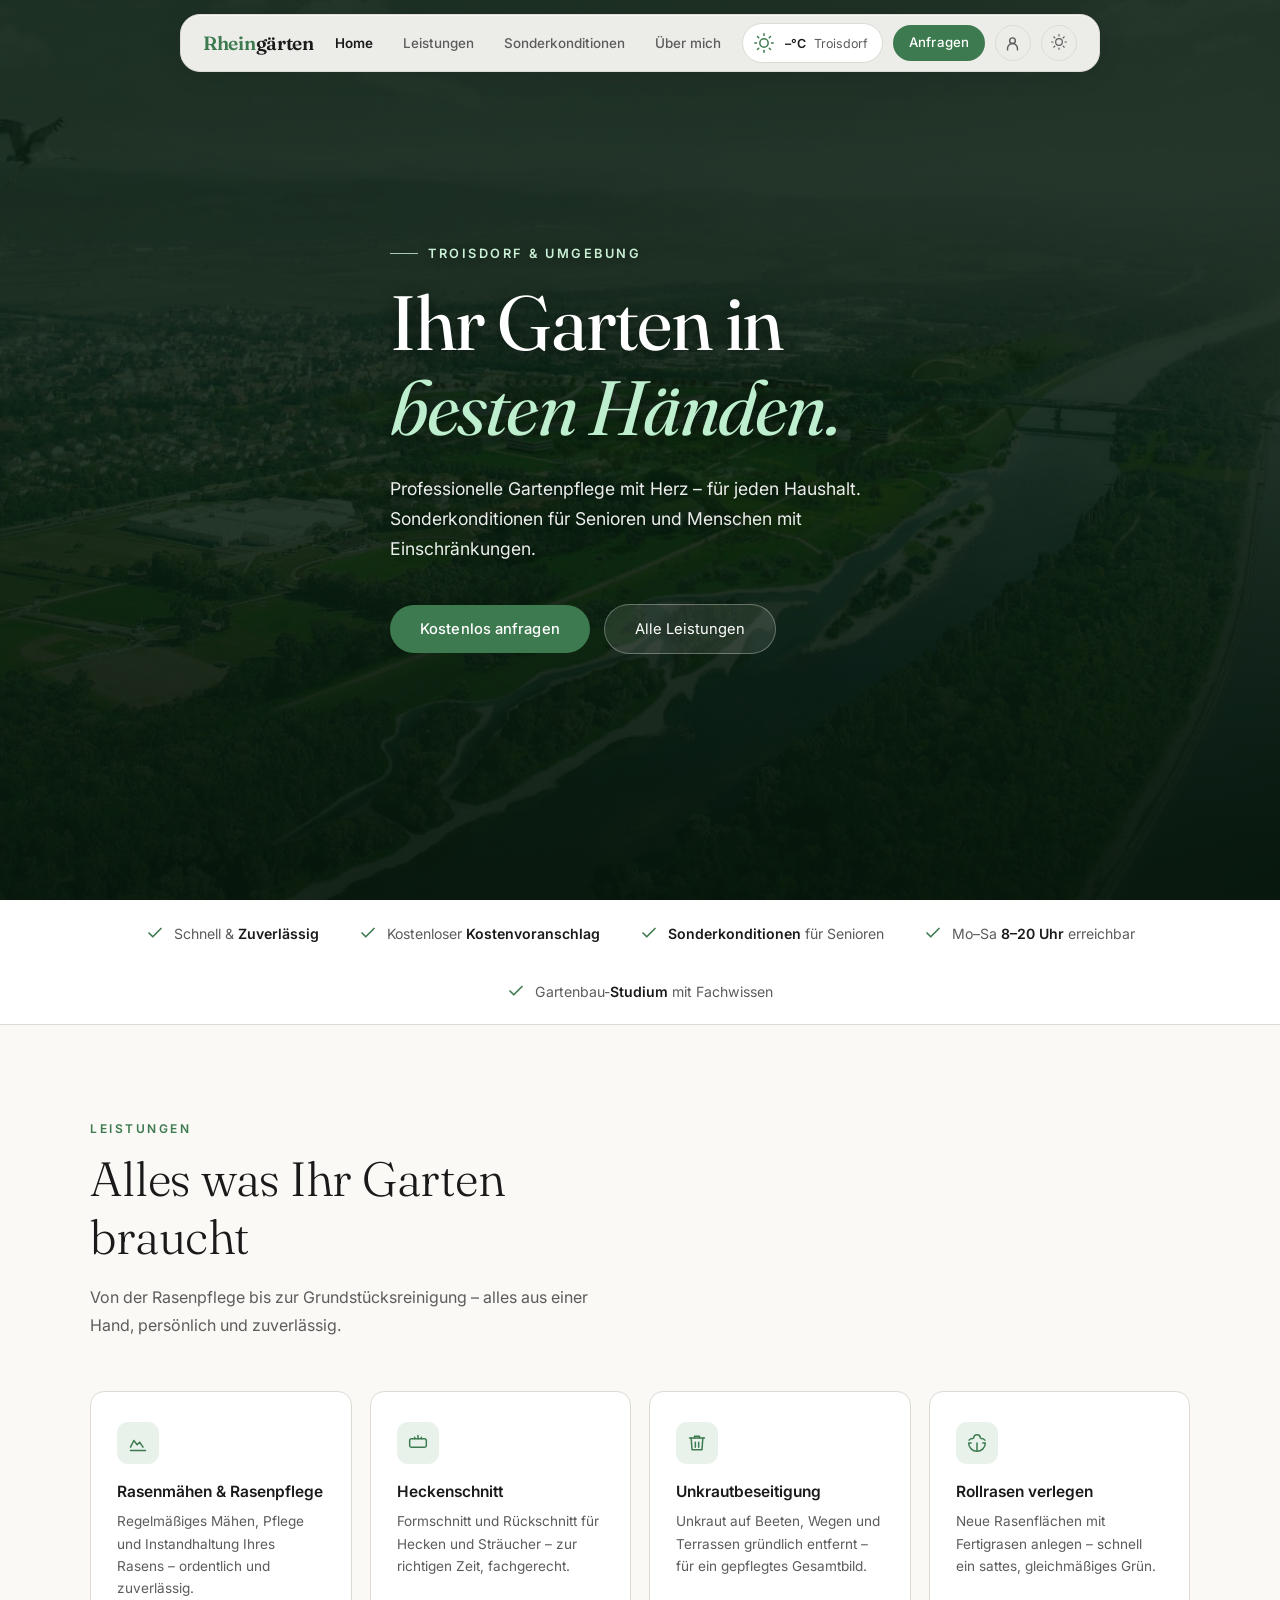
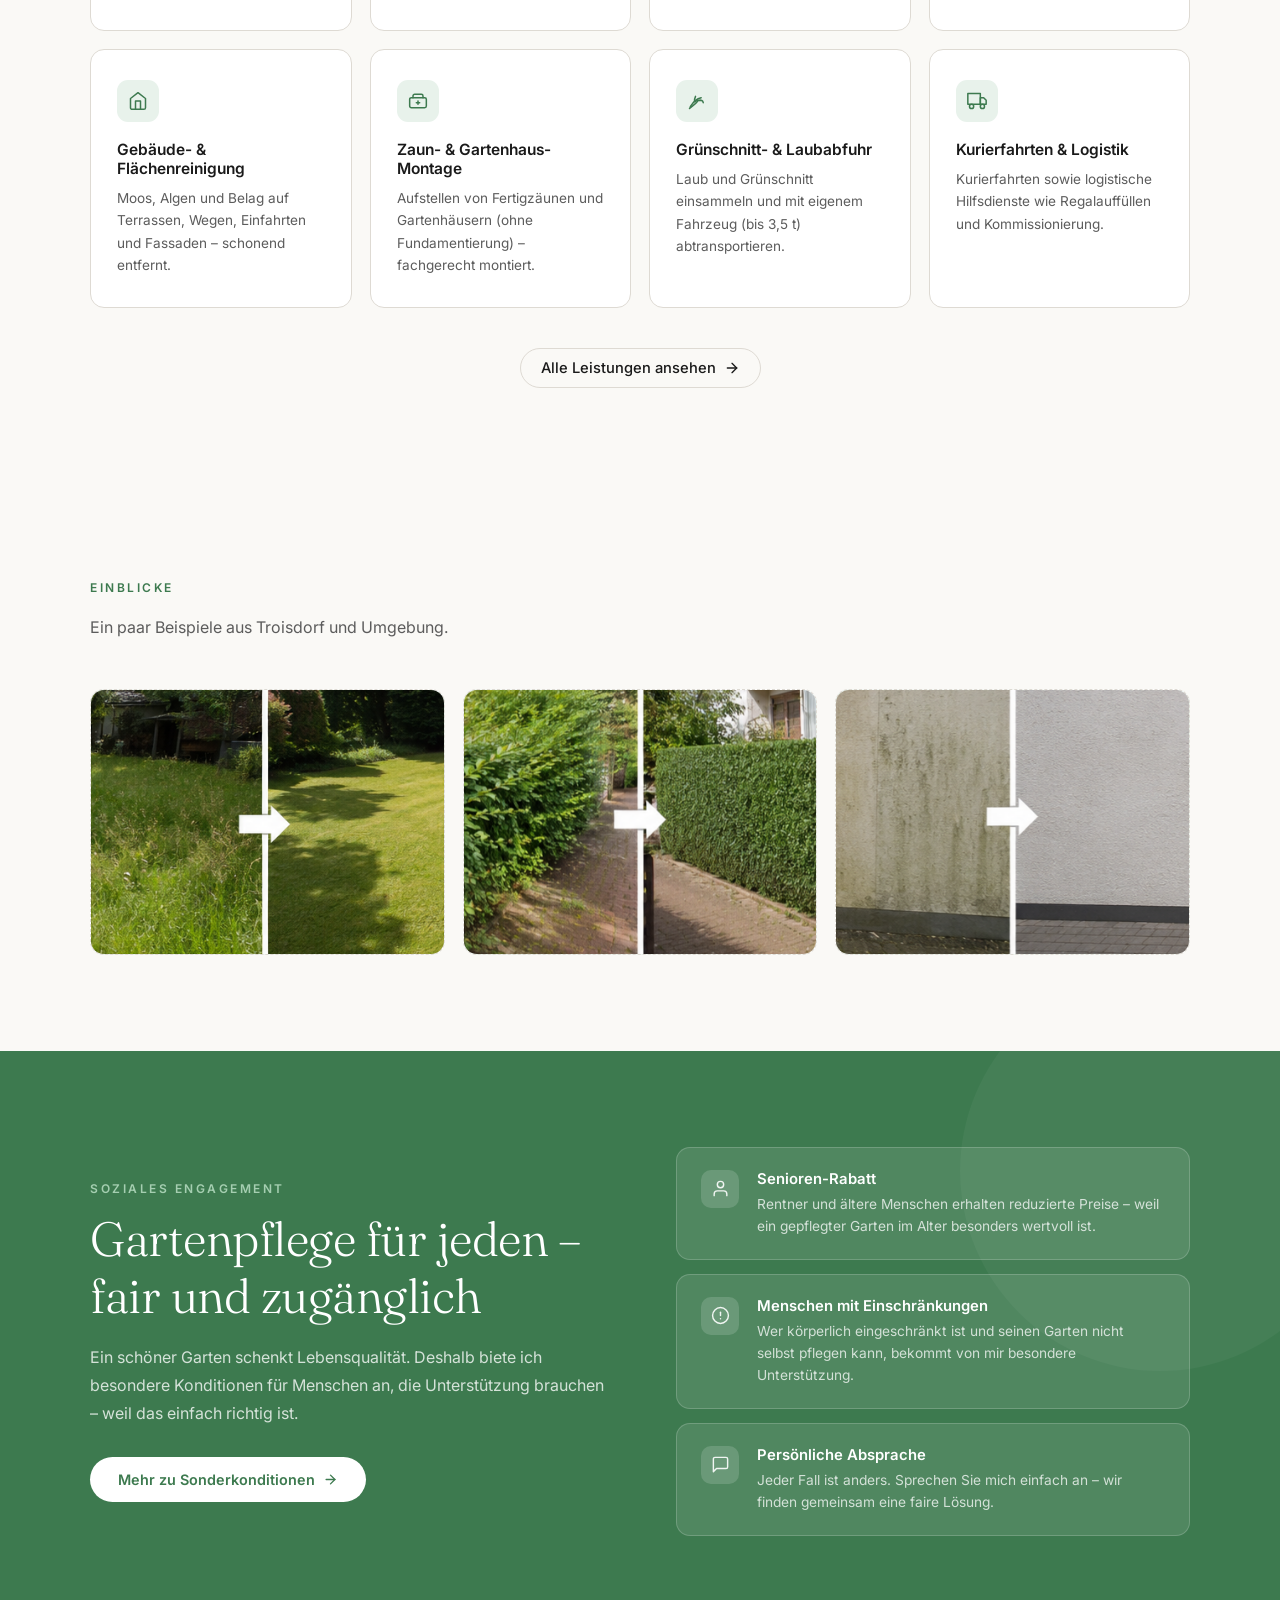
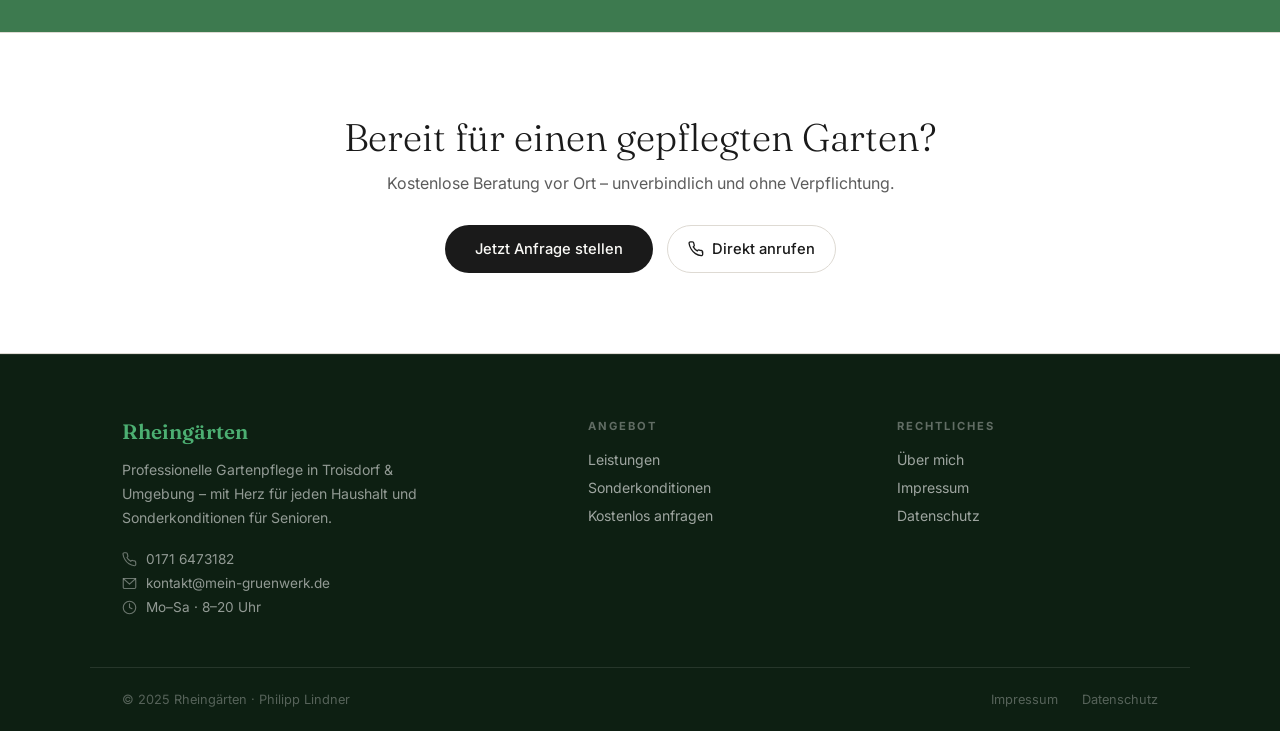
==== commit 1996b5c8: "index.html aktualisieren" ====
--- a/index.html
+++ b/index.html
@@ -211,7 +211,7 @@
   <div class="section-inner">
     <div class="fade-up" style="max-width:560px;">
       <p class="section-label">Einblicke</p>
-      <h2 class="section-title">Meine Arbeit spricht für sich</h2>
+      <h2 class="section-title"></h2>
       <p class="section-sub">Ein paar Beispiele aus Troisdorf und Umgebung.</p>
     </div>
     <div class="work-gallery fade-up">
--- a/style.css
+++ b/style.css
@@ -187,41 +187,22 @@
     .hero-bg {
       position: absolute; inset: 0;
       background-image:
-        radial-gradient(ellipse 90% 70% at 20% 15%, rgba(122,178,138,0.4), transparent 60%),
-        radial-gradient(ellipse 80% 80% at 85% 80%, rgba(94,163,113,0.5), transparent 55%),
-        linear-gradient(155deg, #366348 0%, #244a34 50%, #152c1d 100%);
+        linear-gradient(155deg, rgba(24,48,32,0.72) 0%, rgba(14,32,20,0.68) 50%, rgba(8,20,12,0.78) 100%),
+        url('rheingarten-hero.jpg');
       background-size: cover; background-position: center;
     }
-    /* Platzhalter-Textur bis ein echtes Garten-Foto eingesetzt wird */
     .hero-bg::before {
-      content: '';
-      position: absolute; inset: 0;
-      background-image: url("data:image/svg+xml,%3Csvg xmlns='http://www.w3.org/2000/svg' width='160' height='160' viewBox='0 0 160 160'%3E%3Cg fill='none' stroke='%23ffffff' stroke-opacity='0.06' stroke-width='1.4'%3E%3Cpath d='M20 140c10-40 20-60 45-80'/%3E%3Cpath d='M60 150c8-45 18-70 50-95'/%3E%3Cpath d='M100 140c6-30 14-48 38-66'/%3E%3Ccircle cx='130' cy='30' r='3'/%3E%3Ccircle cx='34' cy='58' r='2'/%3E%3Ccircle cx='75' cy='24' r='2.5'/%3E%3C/g%3E%3C/svg%3E");
-      background-size: 220px 220px;
-      opacity: 0.7;
+      display: none;
     }
     .hero-bg::after {
       content: '';
       position: absolute; inset: 0;
-      background: linear-gradient(0deg, rgba(0,0,0,0.28) 0%, transparent 45%);
-    }
-    /*
-      BILD-PLATZHALTER: Sobald ein echtes Foto vorhanden ist (z.B. ein gepflegter
-      Garten oder ein Actionfoto bei der Arbeit), einfach hier eintragen:
-
-      .hero-bg {
-        background-image: url('img/hero.jpg');
-        background-size: cover;
-        background-position: center;
-      }
-
-      Empfohlene Bildgröße: mind. 1920x1200px, Format .jpg (komprimiert, siehe img/README.txt)
-    */
+      background: linear-gradient(0deg, rgba(0,0,0,0.35) 0%, transparent 45%);
+    }
     [data-theme="dark"] .hero-bg {
       background-image:
-        radial-gradient(ellipse 90% 70% at 20% 15%, rgba(90,140,105,0.28), transparent 60%),
-        radial-gradient(ellipse 80% 80% at 85% 80%, rgba(40,80,55,0.45), transparent 55%),
-        linear-gradient(155deg, #1c3a26 0%, #10241a 50%, #08130c 100%);
+        linear-gradient(155deg, rgba(10,22,14,0.82) 0%, rgba(6,16,10,0.8) 50%, rgba(4,10,6,0.85) 100%),
+        url('img/rheingarten-hero.jpg');
     }
     .hero-overlay { position: absolute; inset: 0; background: var(--hero-overlay); transition: background var(--transition); }
     .hero-content {
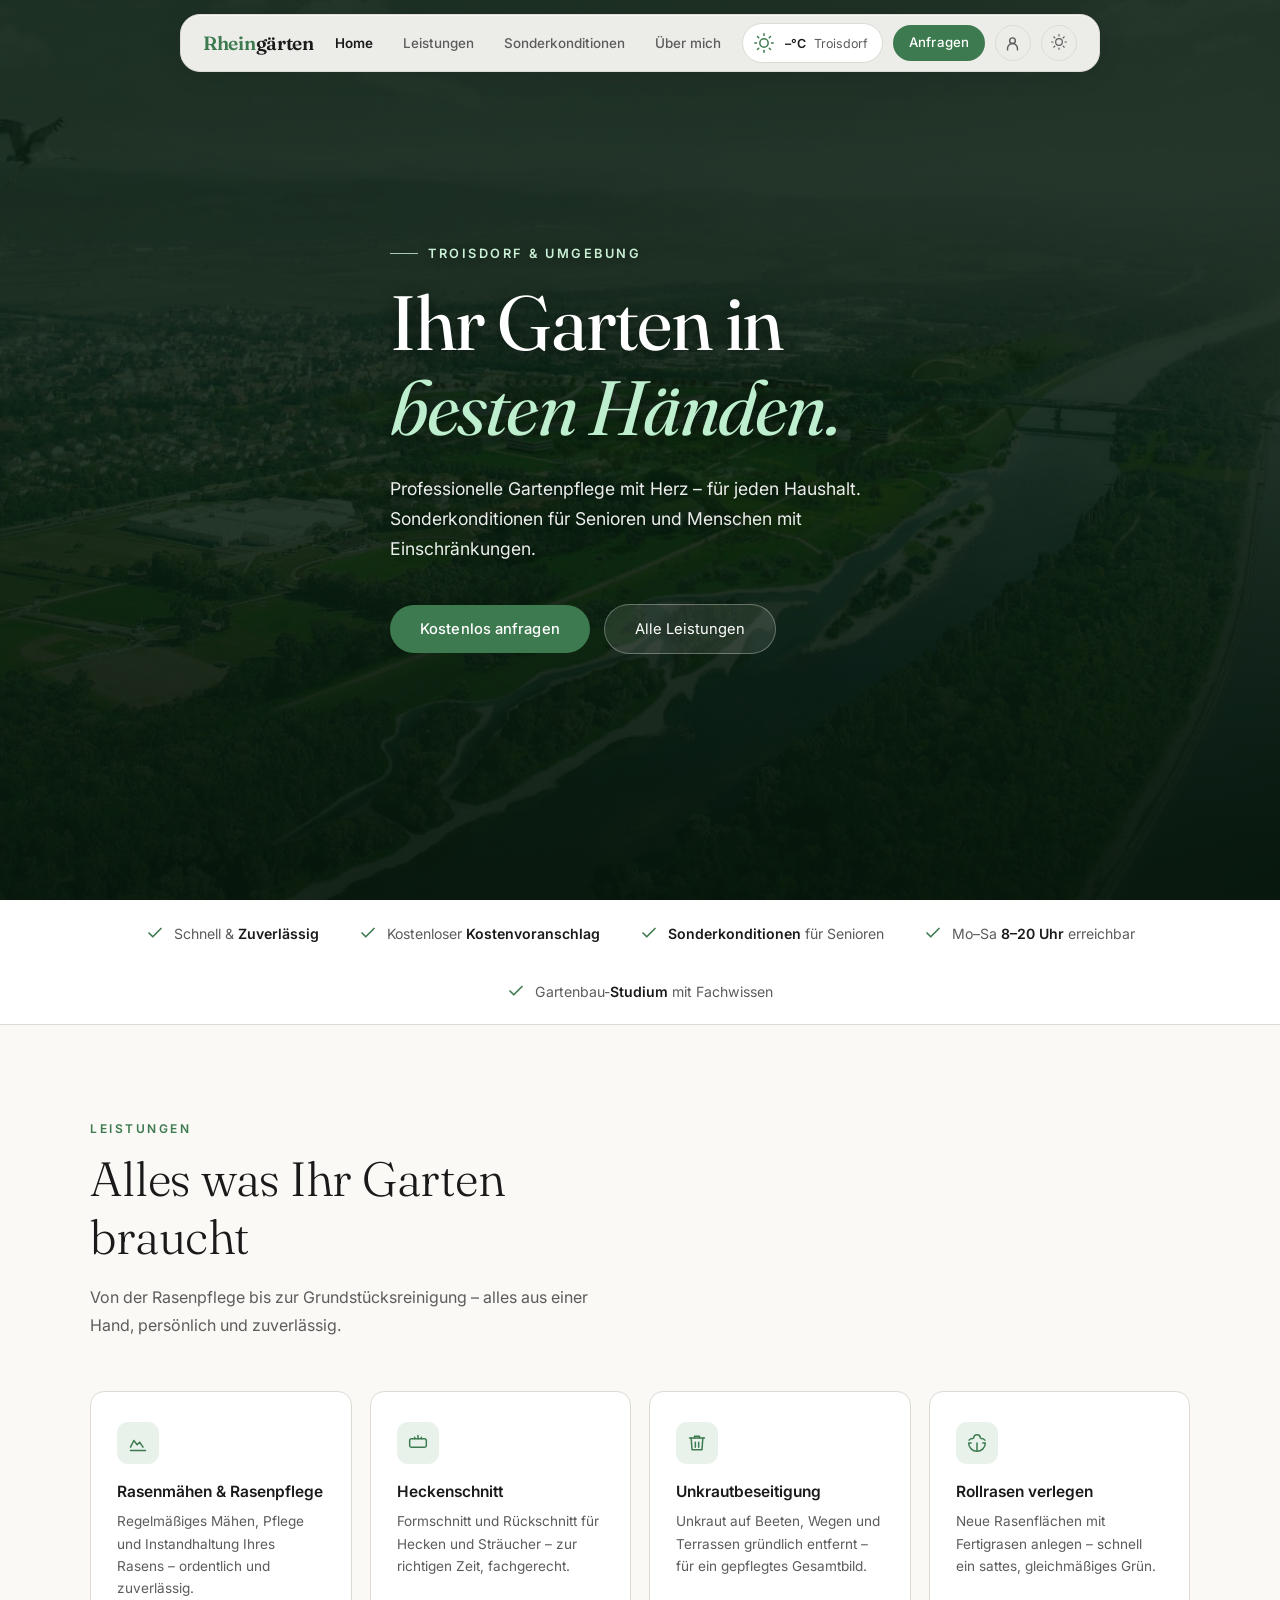
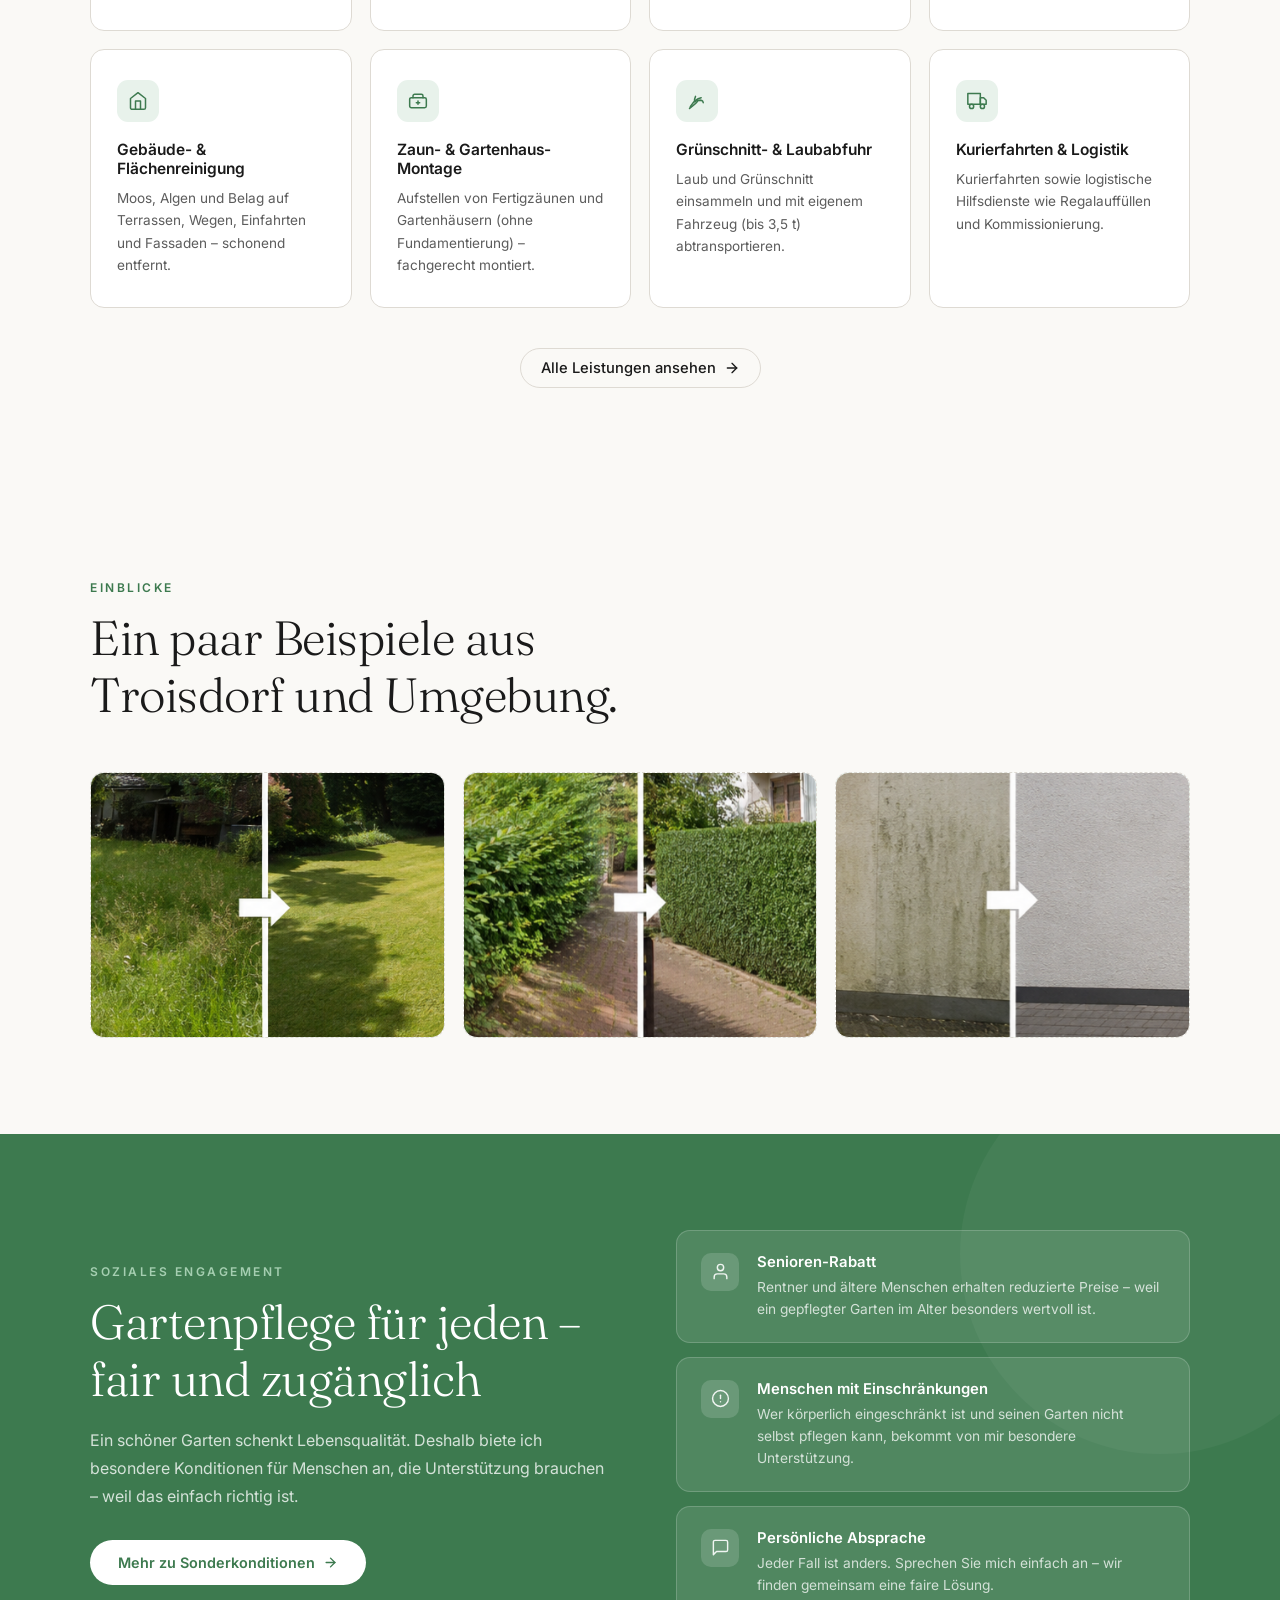
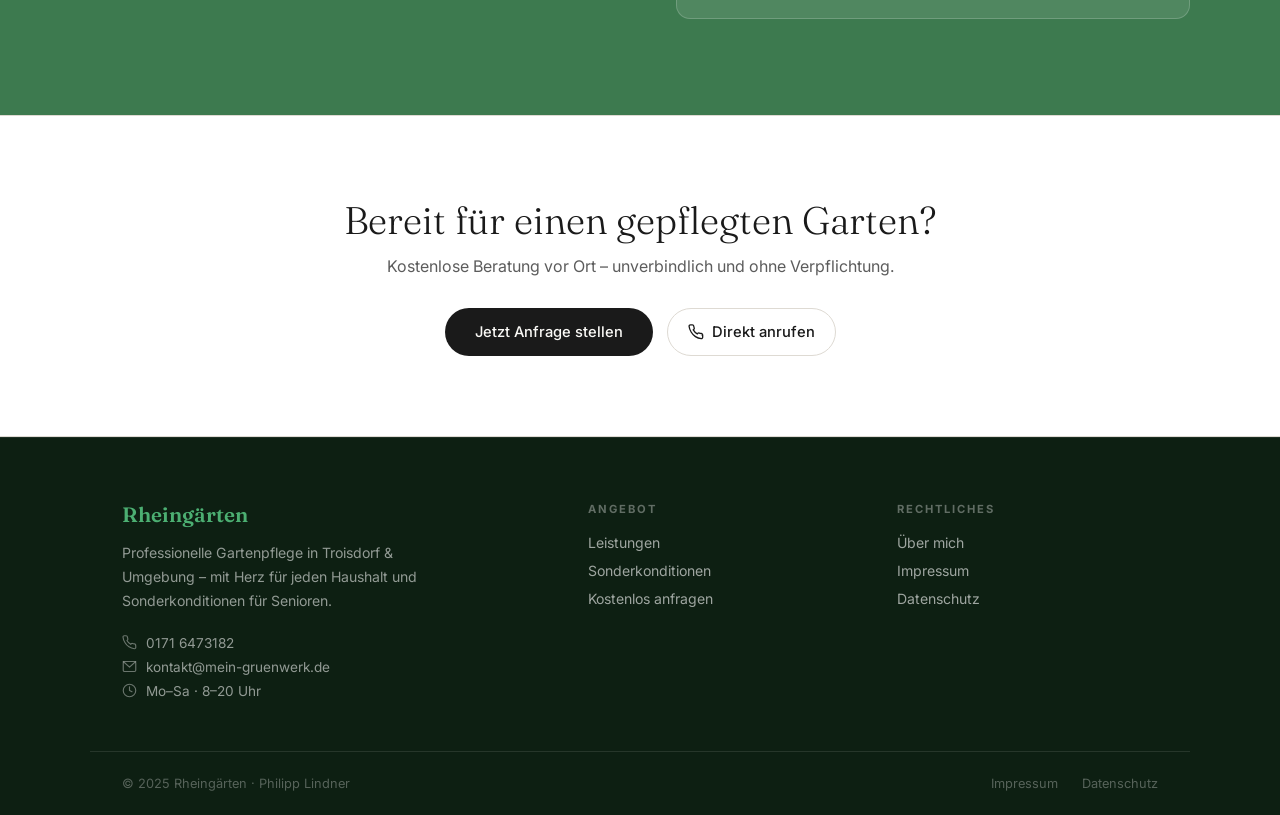
==== commit d904a773: "index.html aktualisieren" ====
--- a/index.html
+++ b/index.html
@@ -211,8 +211,8 @@
   <div class="section-inner">
     <div class="fade-up" style="max-width:560px;">
       <p class="section-label">Einblicke</p>
-      <h2 class="section-title"></h2>
-      <p class="section-sub">Ein paar Beispiele aus Troisdorf und Umgebung.</p>
+      <h2 class="section-title">Ein paar Beispiele aus Troisdorf und Umgebung.</h2>
+      <p class="section-sub"></p>
     </div>
     <div class="work-gallery fade-up">
 
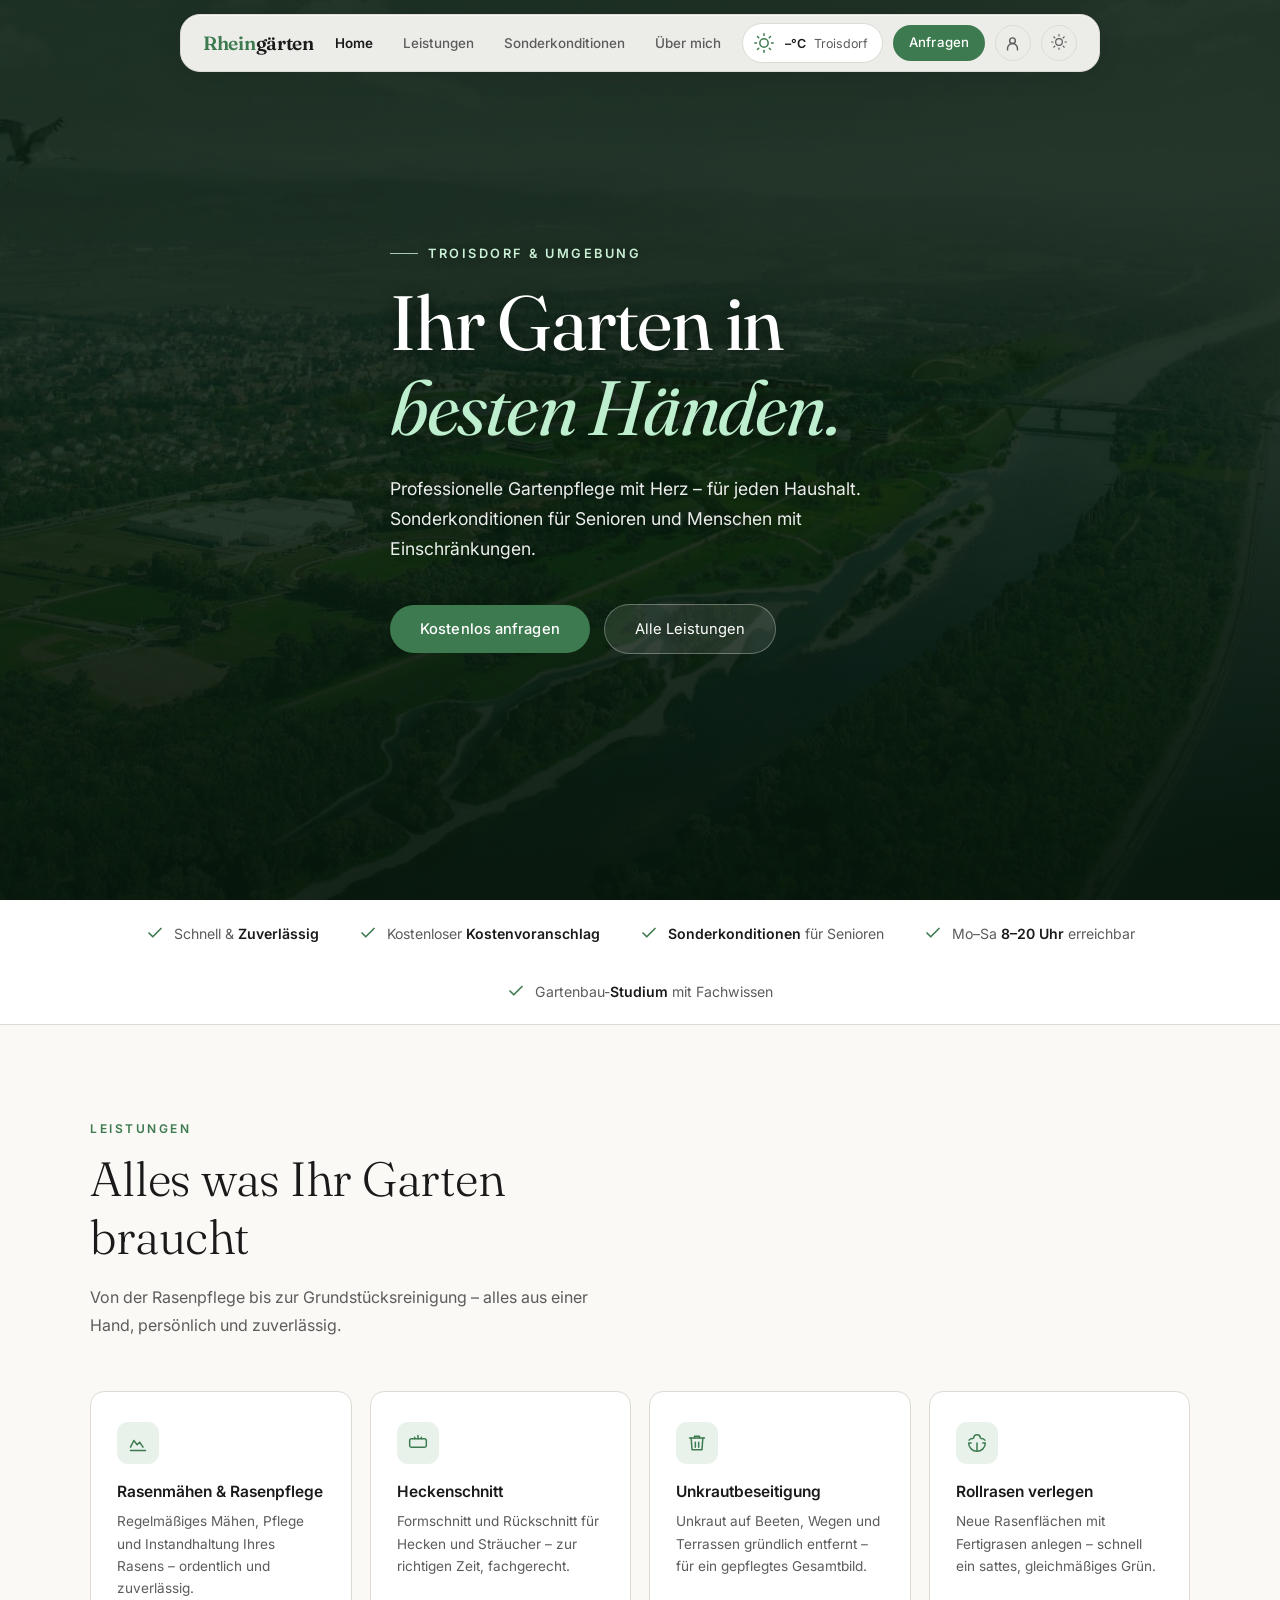
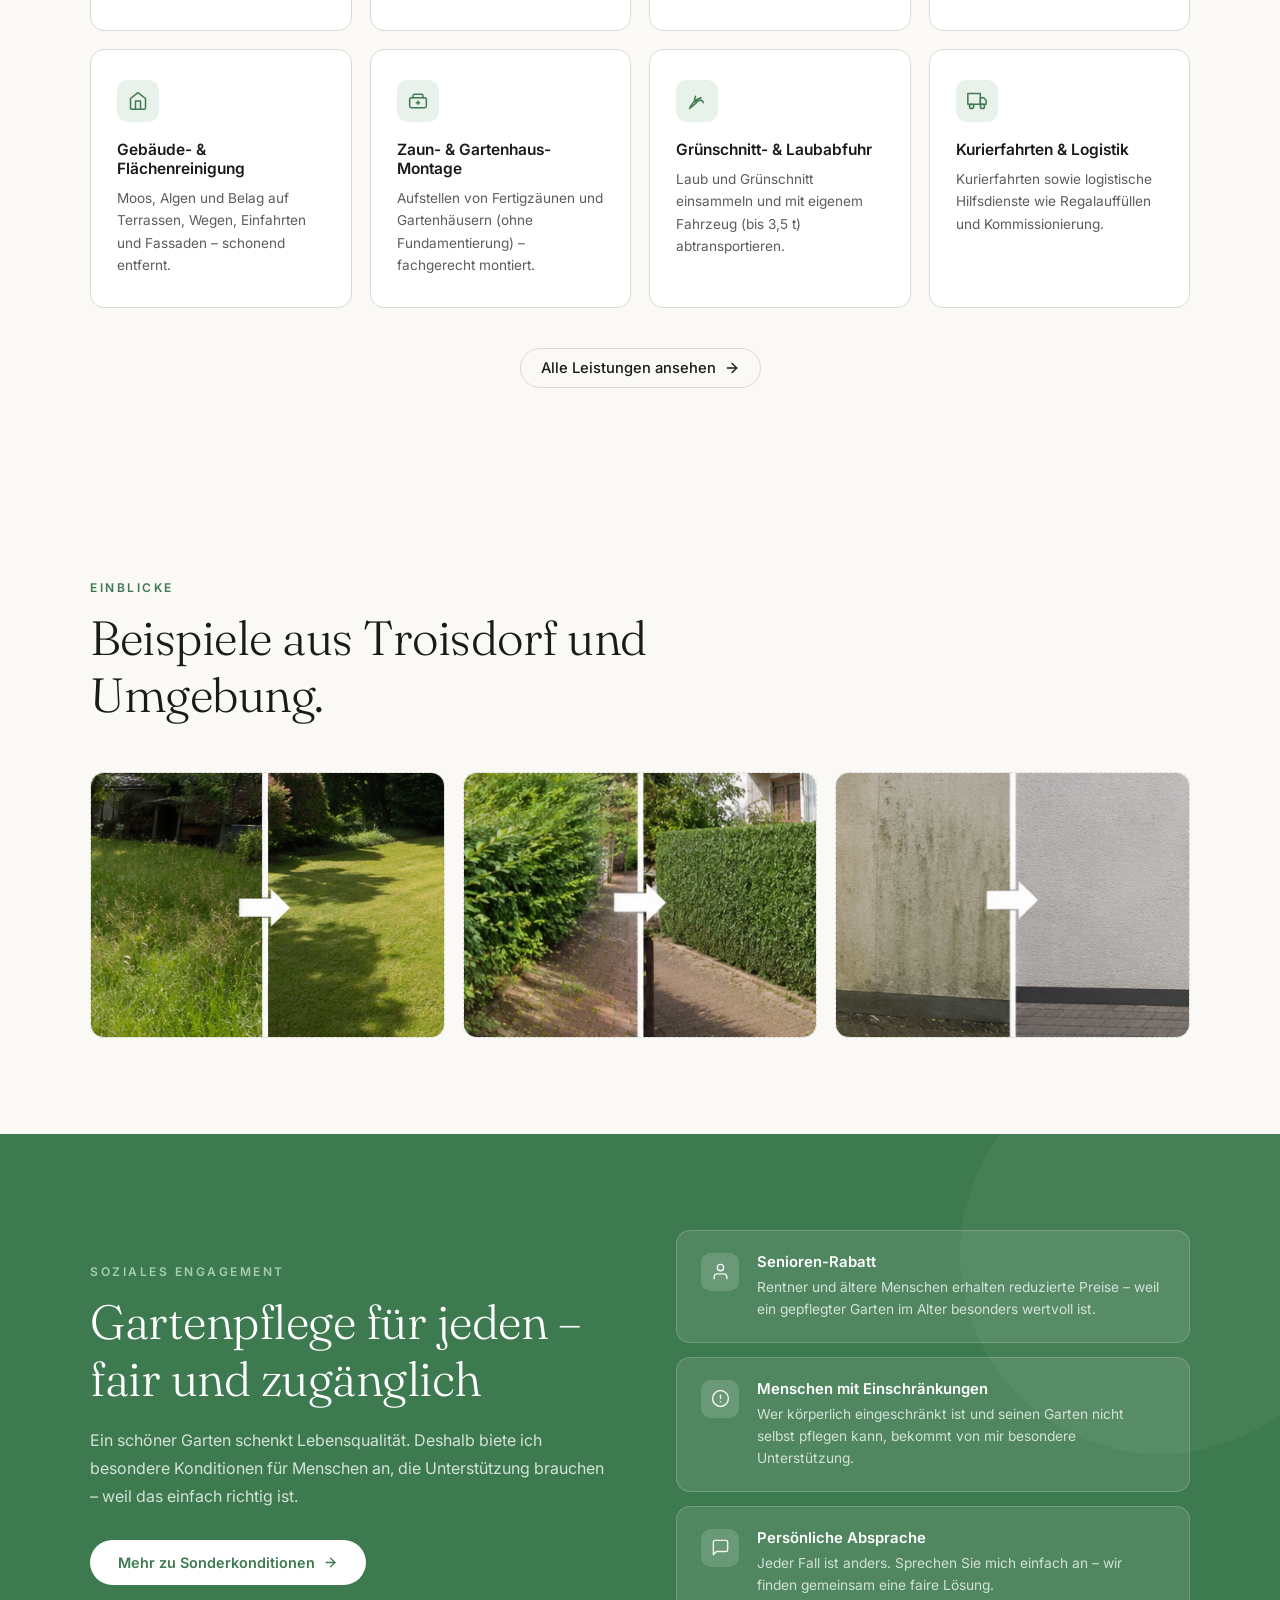
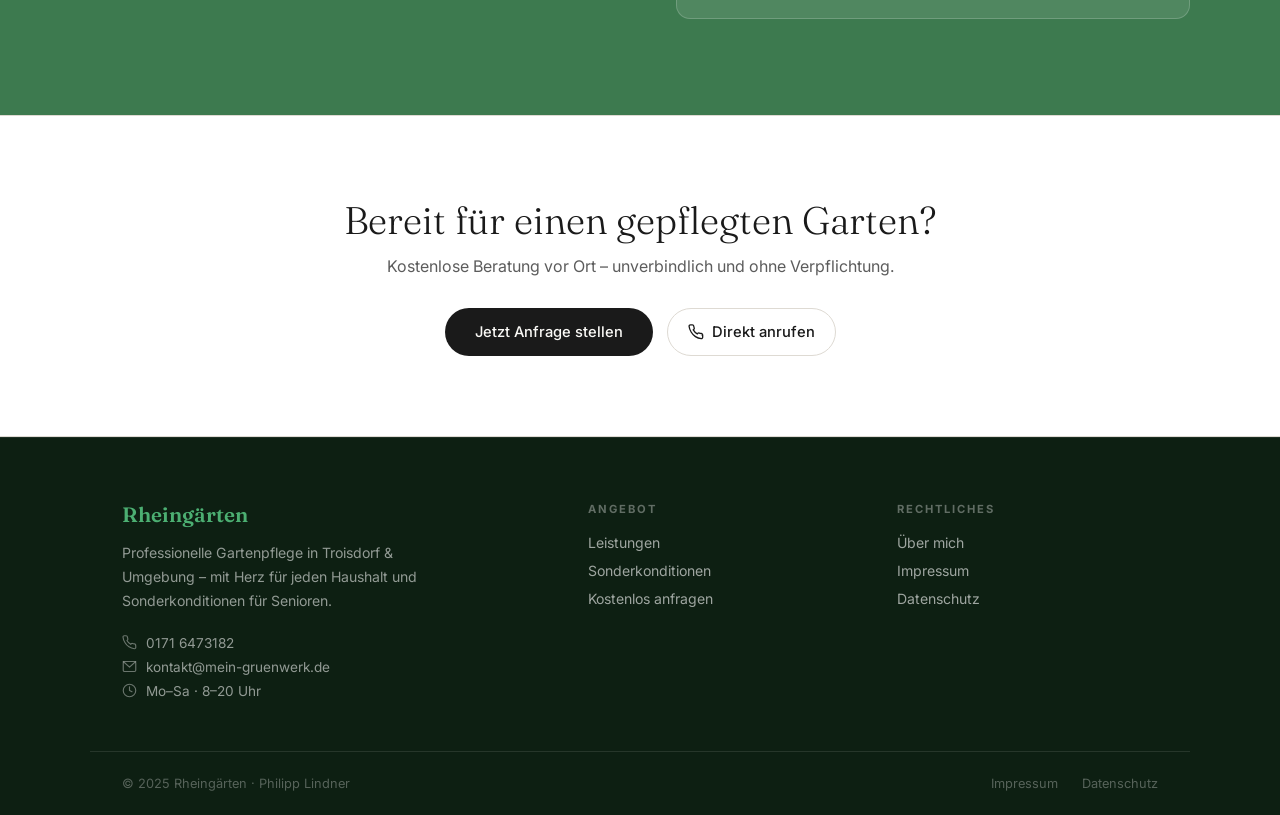
==== commit 1a87c115: "index.html aktualisieren" ====
--- a/index.html
+++ b/index.html
@@ -211,7 +211,7 @@
   <div class="section-inner">
     <div class="fade-up" style="max-width:560px;">
       <p class="section-label">Einblicke</p>
-      <h2 class="section-title">Ein paar Beispiele aus Troisdorf und Umgebung.</h2>
+      <h2 class="section-title">Beispiele aus Troisdorf und Umgebung.</h2>
       <p class="section-sub"></p>
     </div>
     <div class="work-gallery fade-up">
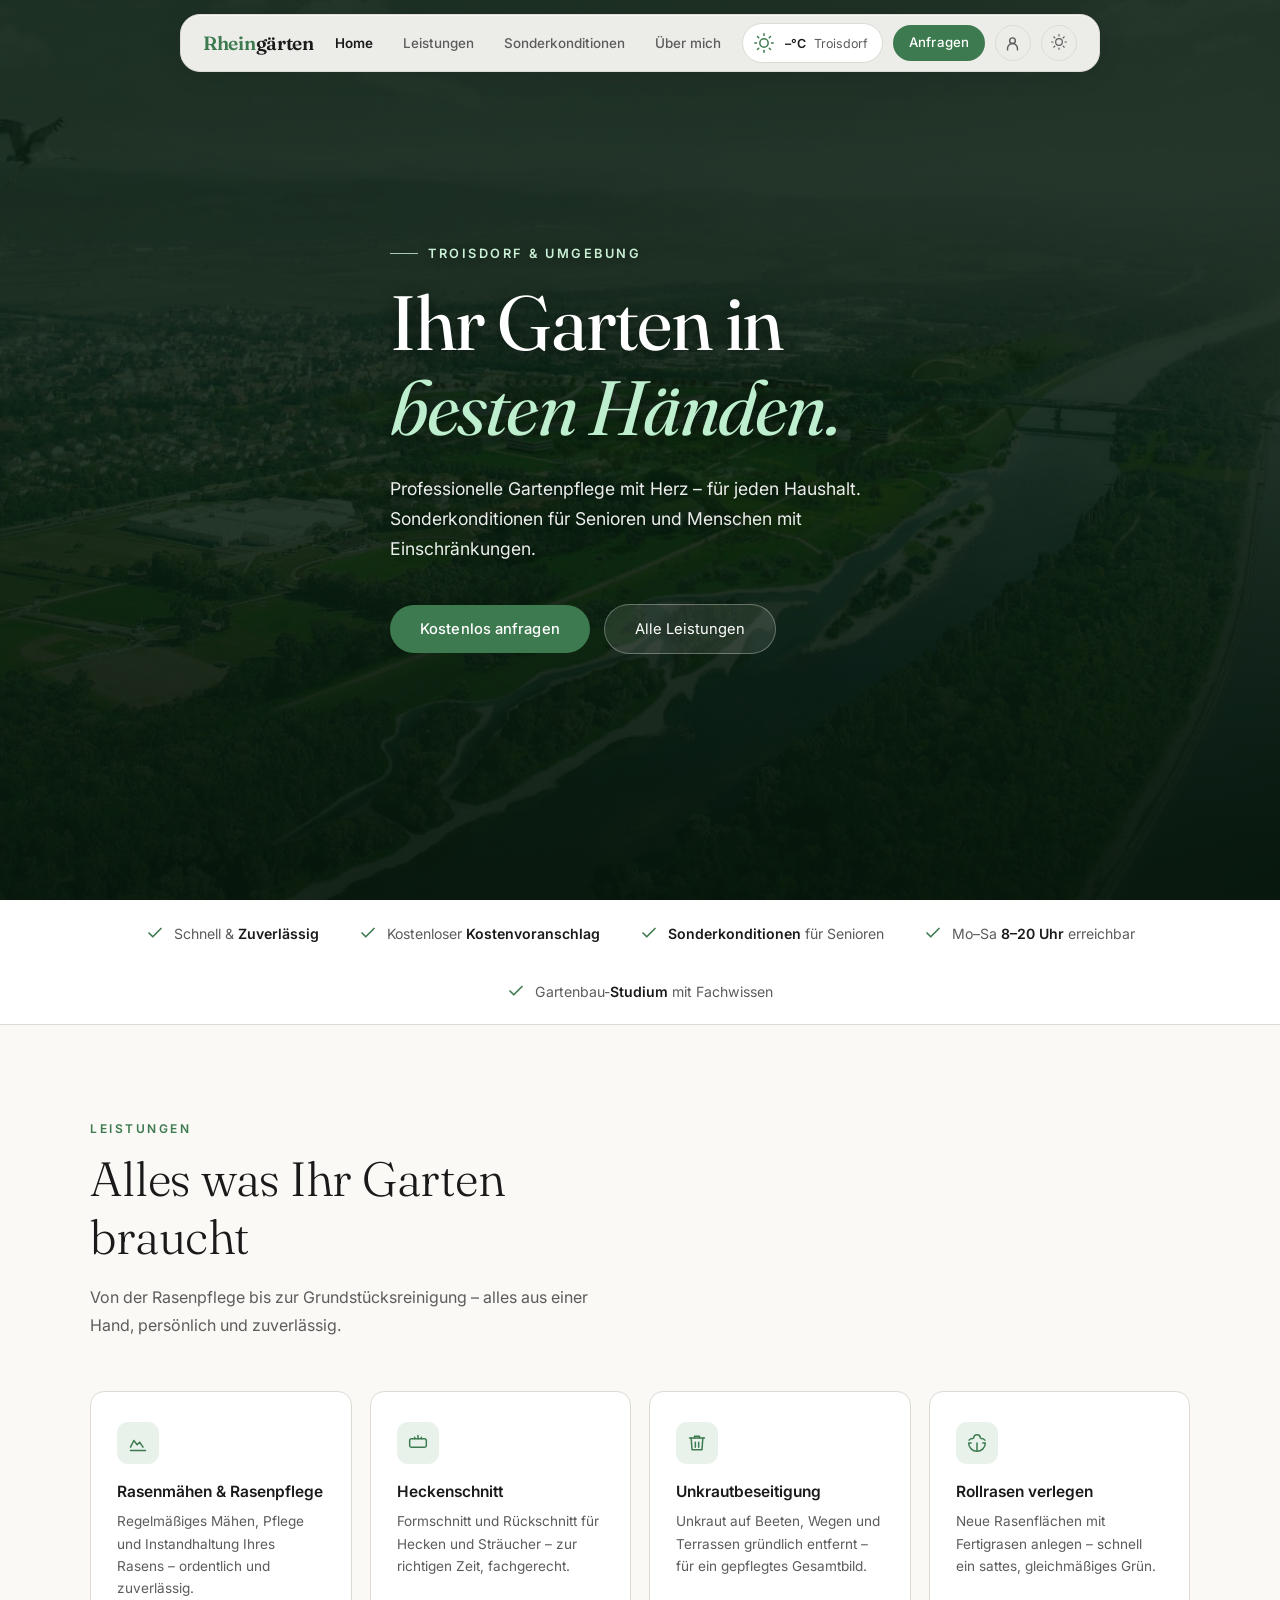
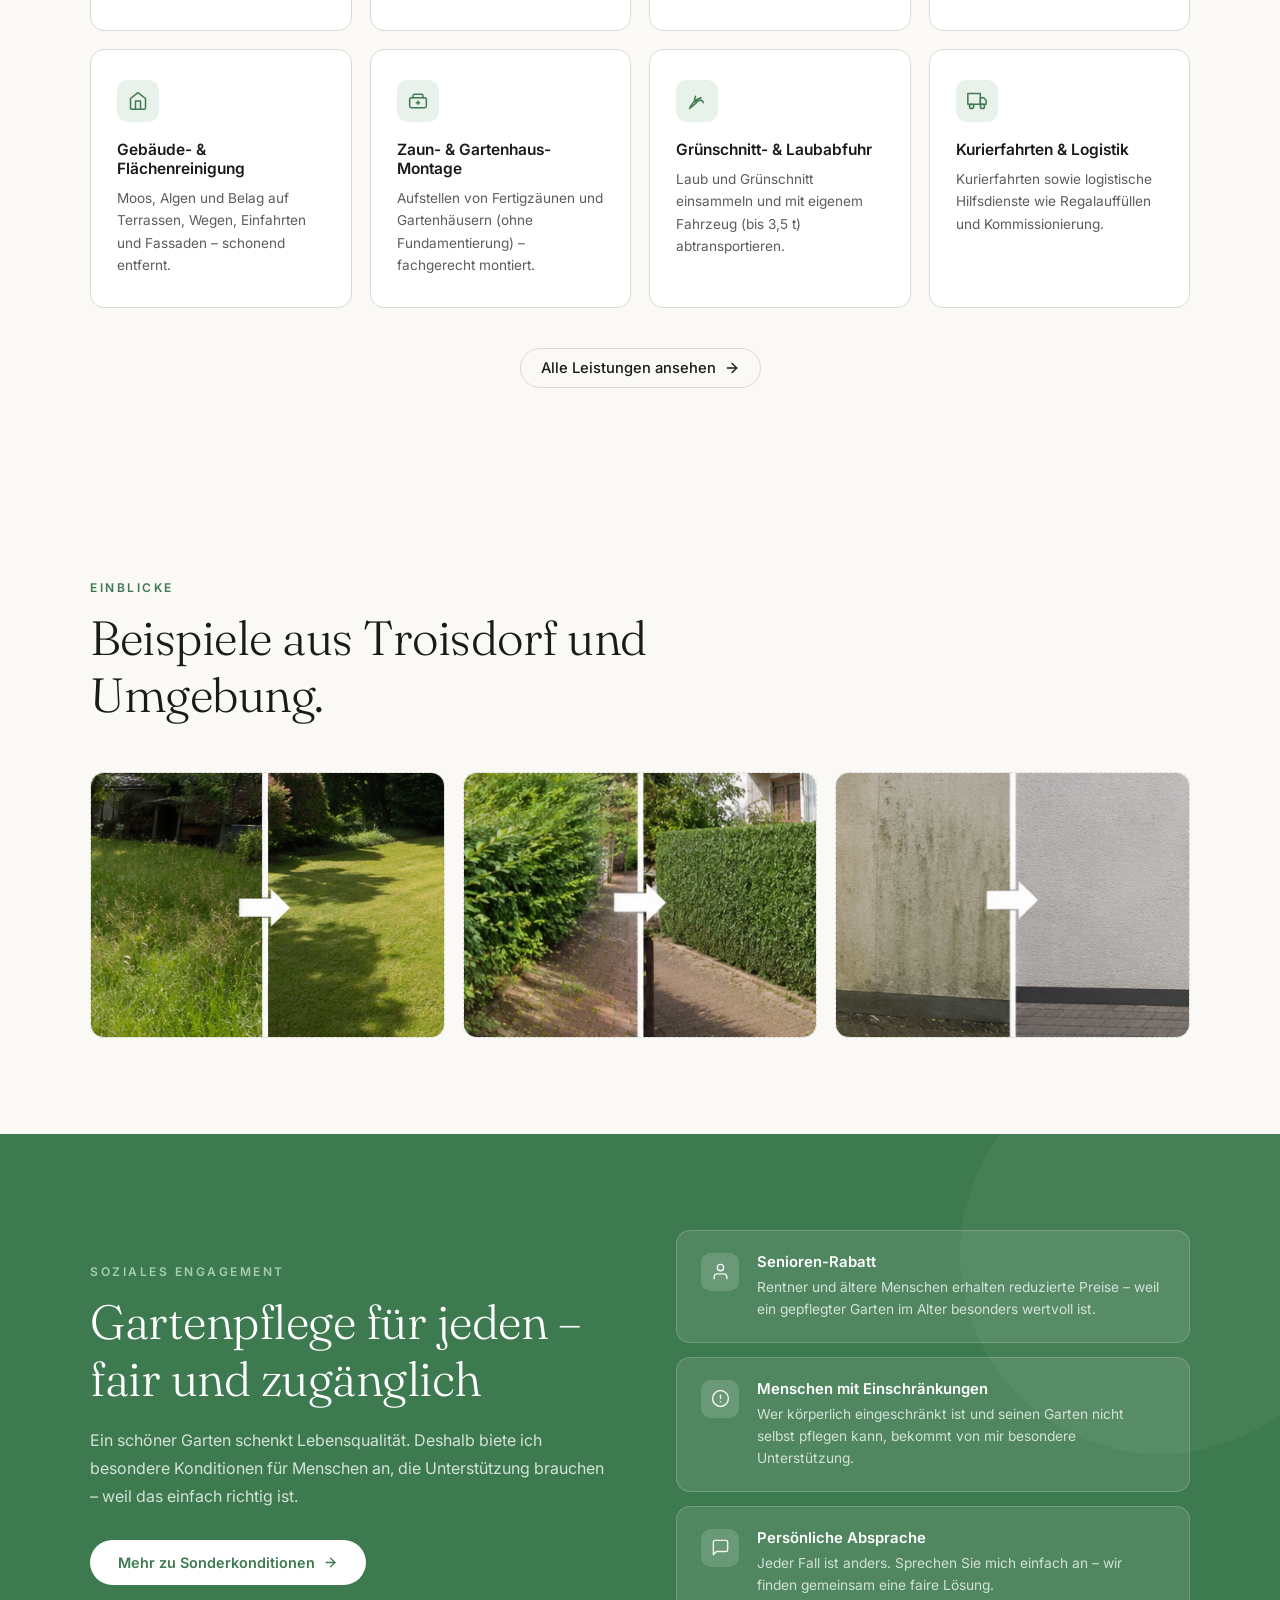
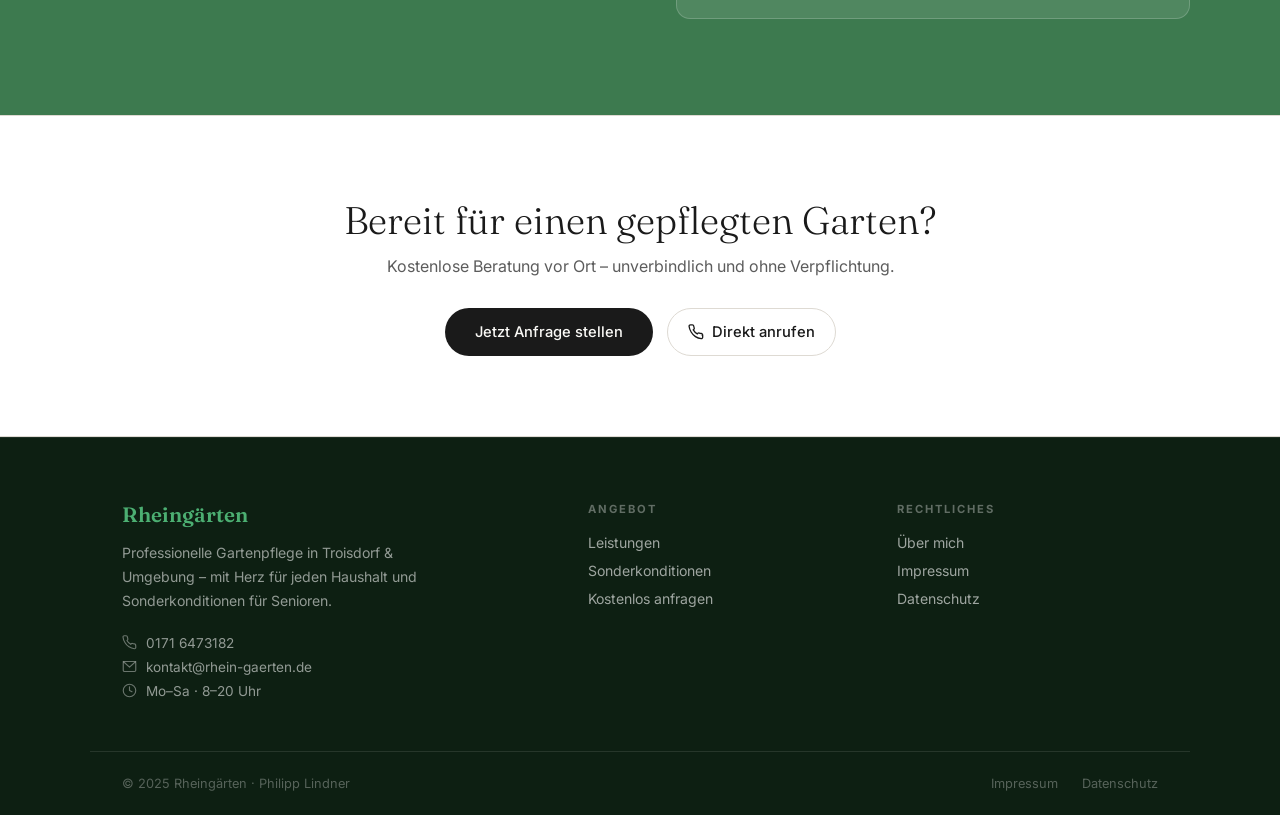
==== commit 717dfff3: "index.html aktualisieren" ====
--- a/index.html
+++ b/index.html
@@ -310,7 +310,7 @@
         </a>
         <a href="mailto:kontakt@mein-gruenwerk.de">
           <svg viewBox="0 0 24 24"><rect x="2" y="4" width="20" height="16" rx="2"/><polyline points="2,4 12,13 22,4"/></svg>
-          kontakt@mein-gruenwerk.de
+          kontakt@rhein-gaerten.de
         </a>
         <span>
           <svg viewBox="0 0 24 24"><circle cx="12" cy="12" r="10"/><polyline points="12 6 12 12 16 14"/></svg>
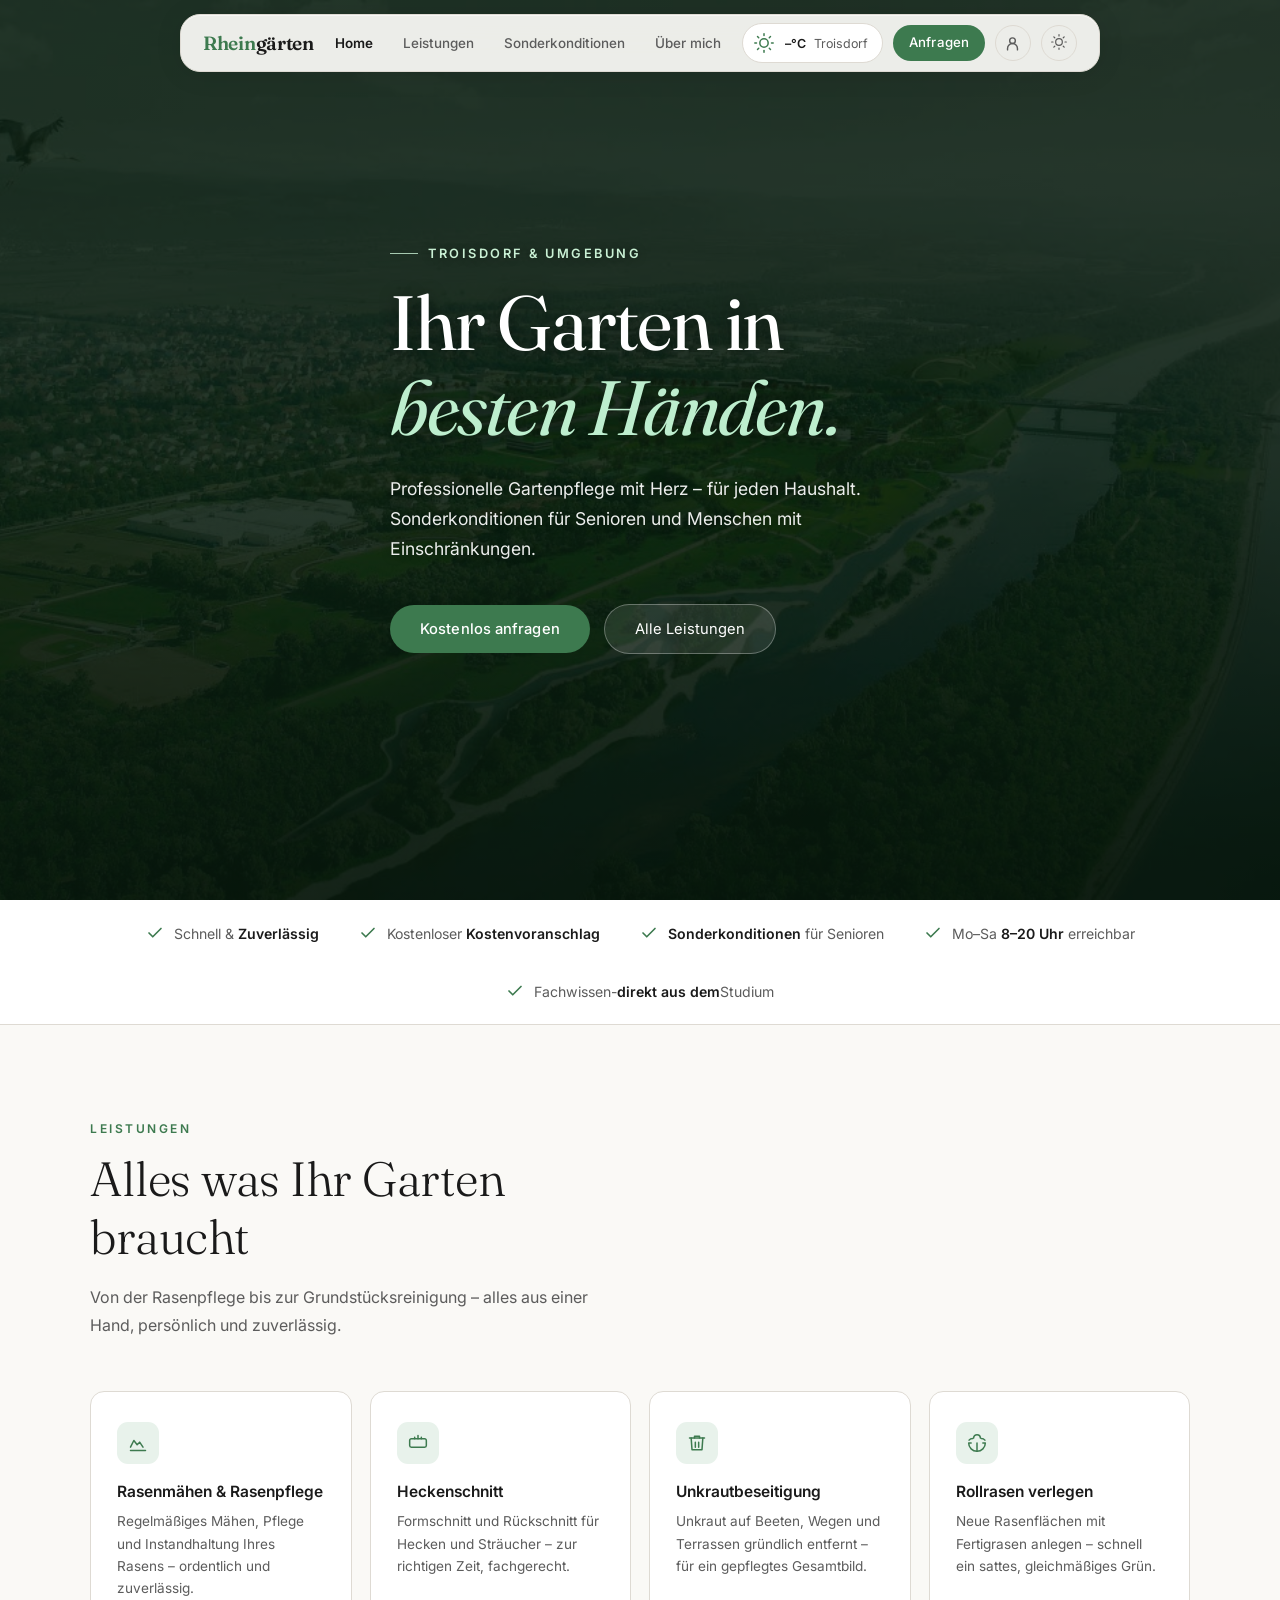
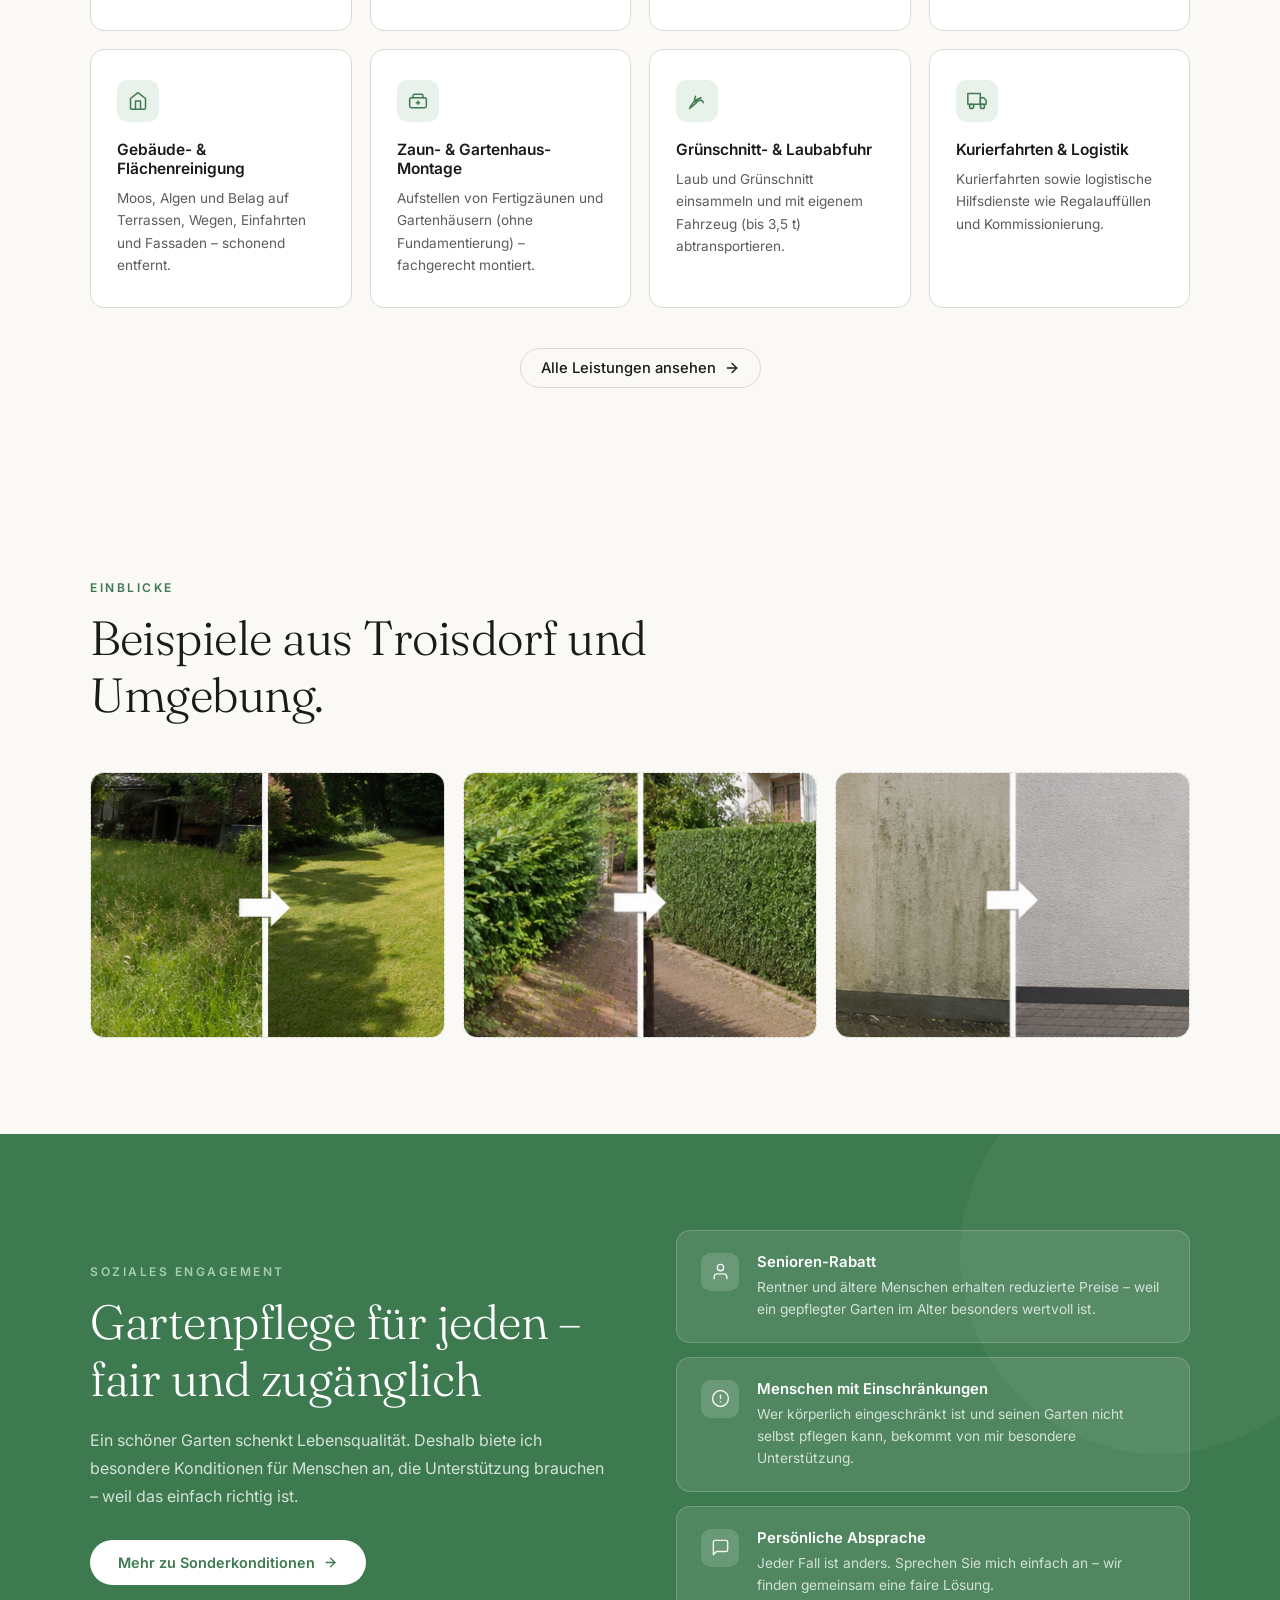
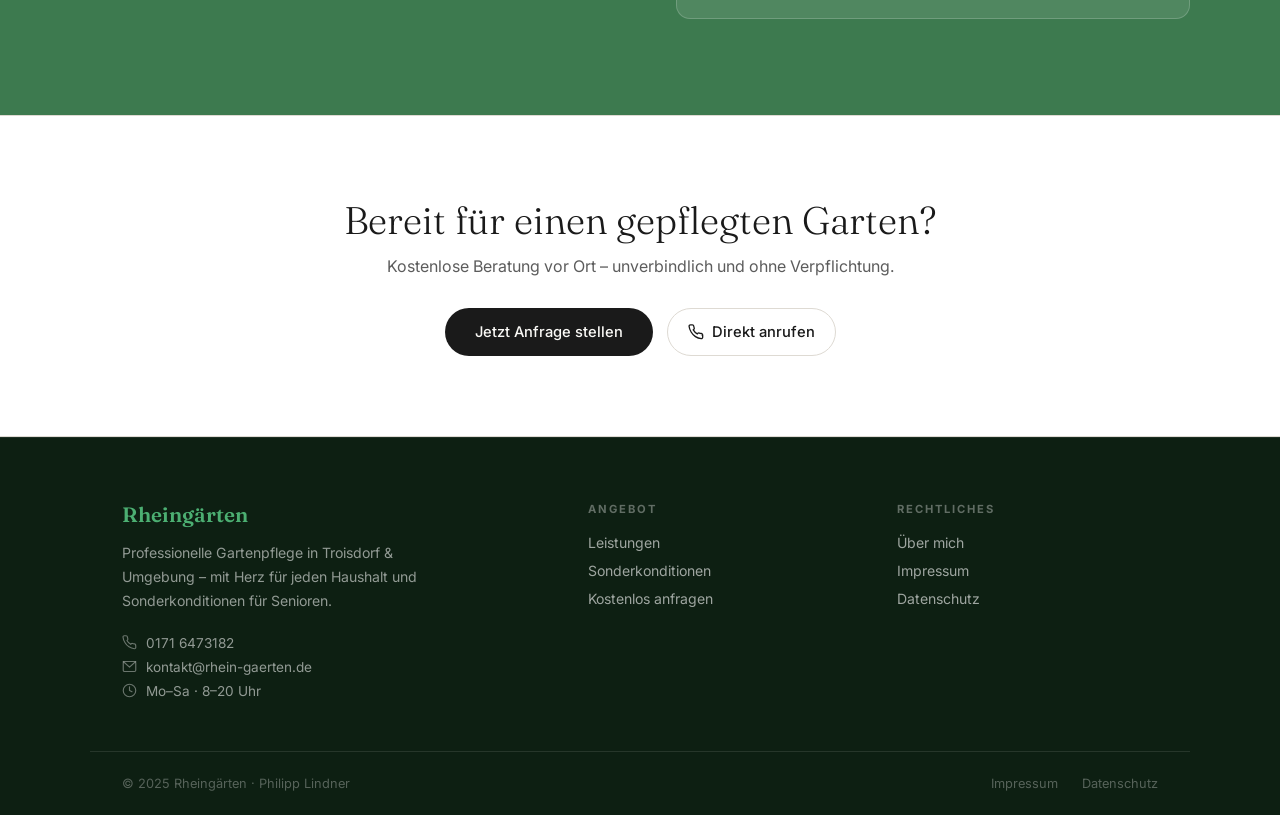
==== commit c722a09c: "index.html aktualisieren" ====
--- a/index.html
+++ b/index.html
@@ -115,7 +115,7 @@
     </div>
     <div class="trust-item">
       <span class="trust-check"><svg viewBox="0 0 24 24"><polyline points="20 6 9 17 4 12"/></svg></span>
-      <span>Gartenbau-<strong>Studium</strong> mit Fachwissen</span>
+      <span>Fachwissen-<strong>direkt aus dem</strong>Studium</span>
     </div>
   </div>
 </div>
@@ -308,7 +308,7 @@
           <svg viewBox="0 0 24 24"><path d="M22 16.92v3a2 2 0 0 1-2.18 2 19.79 19.79 0 0 1-8.63-3.07A19.5 19.5 0 0 1 4.69 12a19.79 19.79 0 0 1-3.07-8.67A2 2 0 0 1 3.6 1.27h3a2 2 0 0 1 2 1.72c.127.96.361 1.903.7 2.81a2 2 0 0 1-.45 2.11L7.91 8.91a16 16 0 0 0 6 6l.91-.91a2 2 0 0 1 2.11-.45c.907.339 1.85.573 2.81.7A2 2 0 0 1 21.73 16.92z"/></svg>
           0171 6473182
         </a>
-        <a href="mailto:kontakt@mein-gruenwerk.de">
+        <a href="mailto:kontakt@rhein-gaerten.de">
           <svg viewBox="0 0 24 24"><rect x="2" y="4" width="20" height="16" rx="2"/><polyline points="2,4 12,13 22,4"/></svg>
           kontakt@rhein-gaerten.de
         </a>
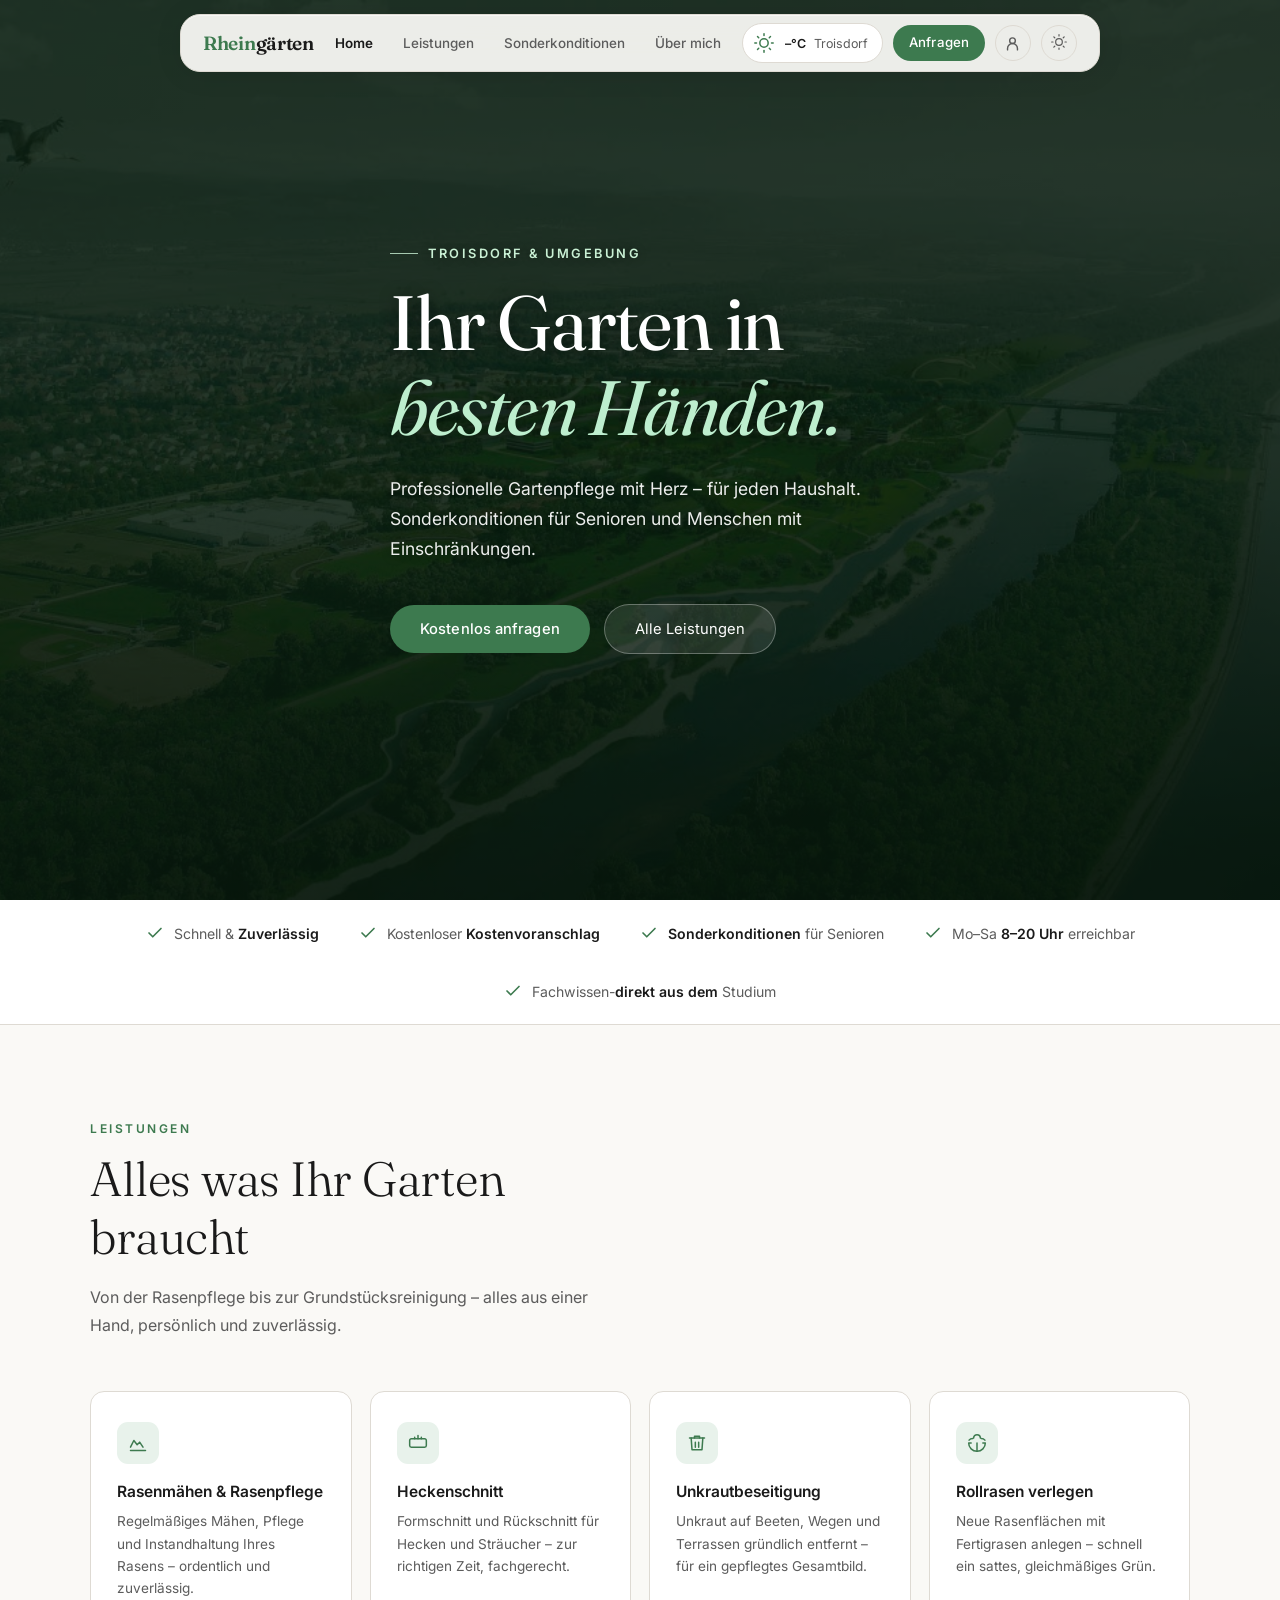
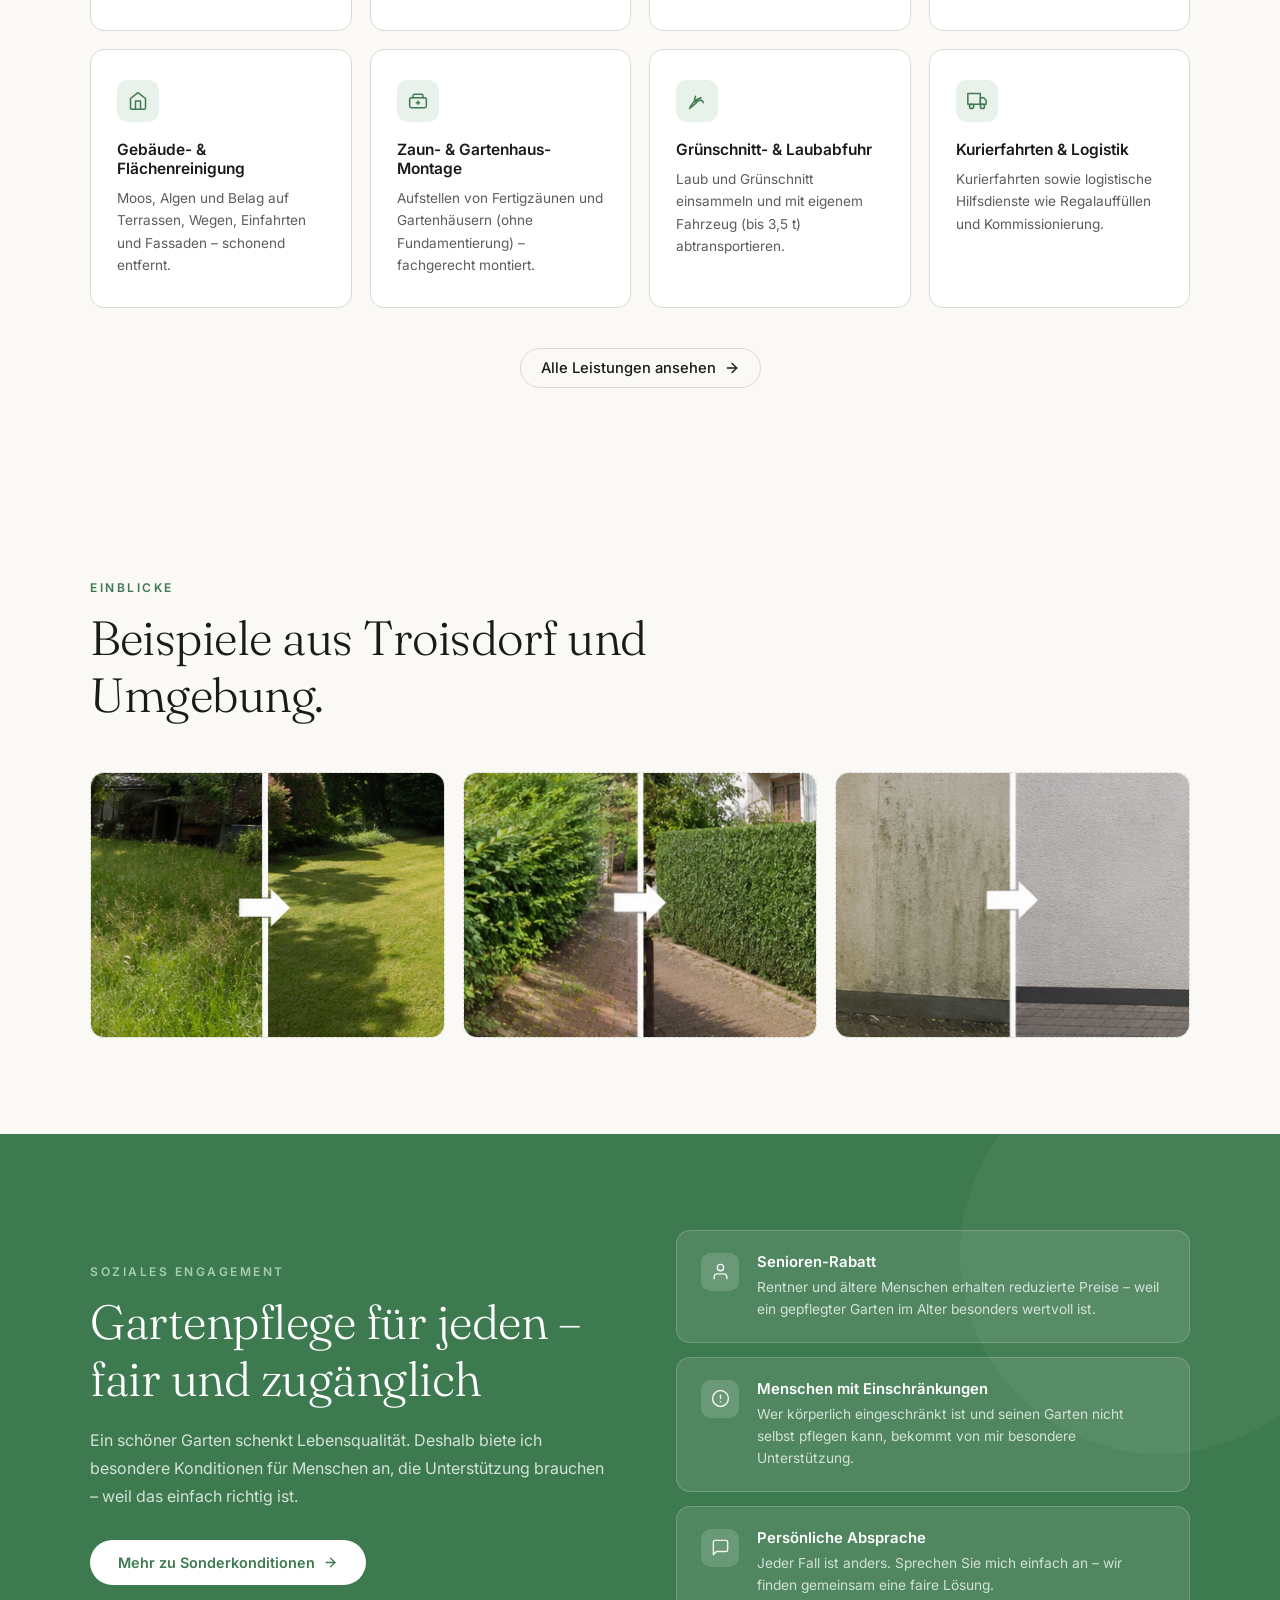
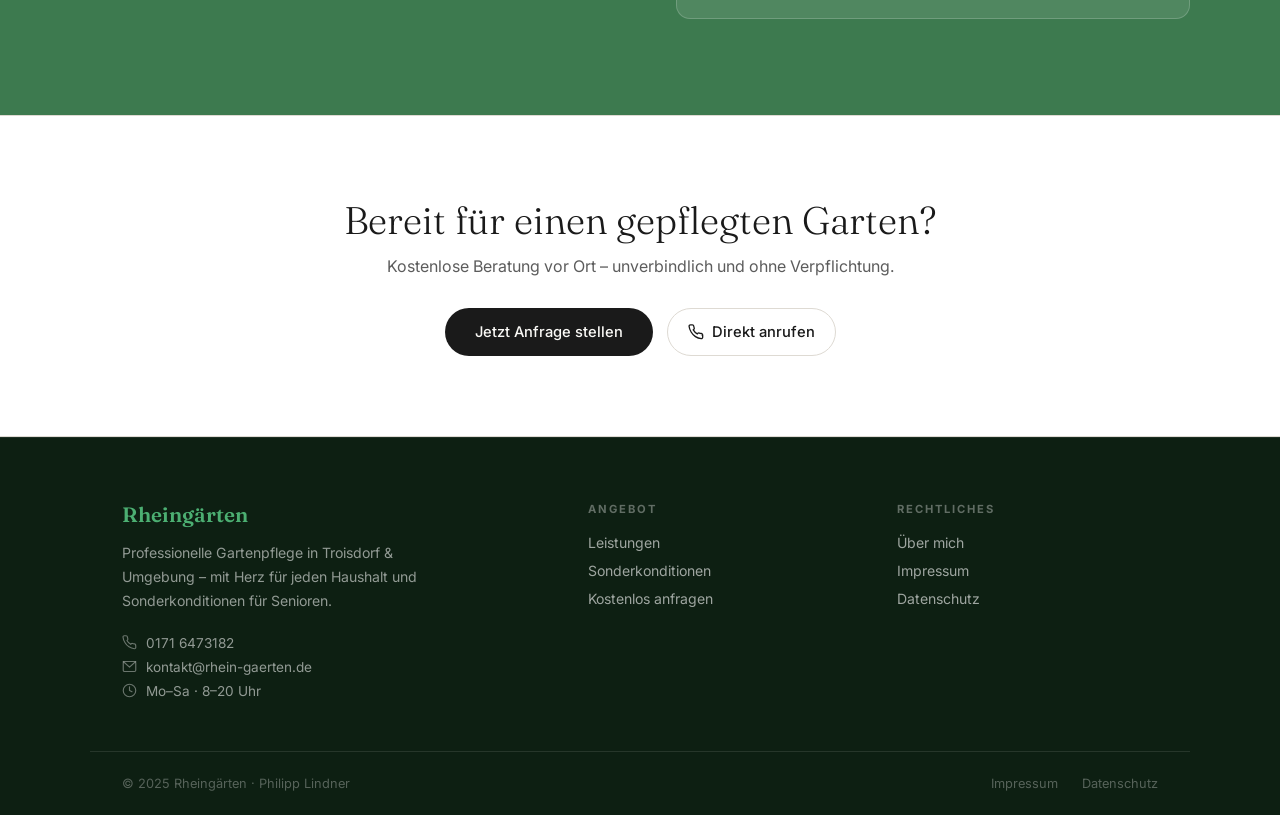
==== commit 7099e128: "index.html aktualisieren" ====
--- a/index.html
+++ b/index.html
@@ -115,7 +115,7 @@
     </div>
     <div class="trust-item">
       <span class="trust-check"><svg viewBox="0 0 24 24"><polyline points="20 6 9 17 4 12"/></svg></span>
-      <span>Fachwissen-<strong>direkt aus dem</strong>Studium</span>
+      <span>Fachwissen-<strong>direkt aus dem </strong>Studium</span>
     </div>
   </div>
 </div>
